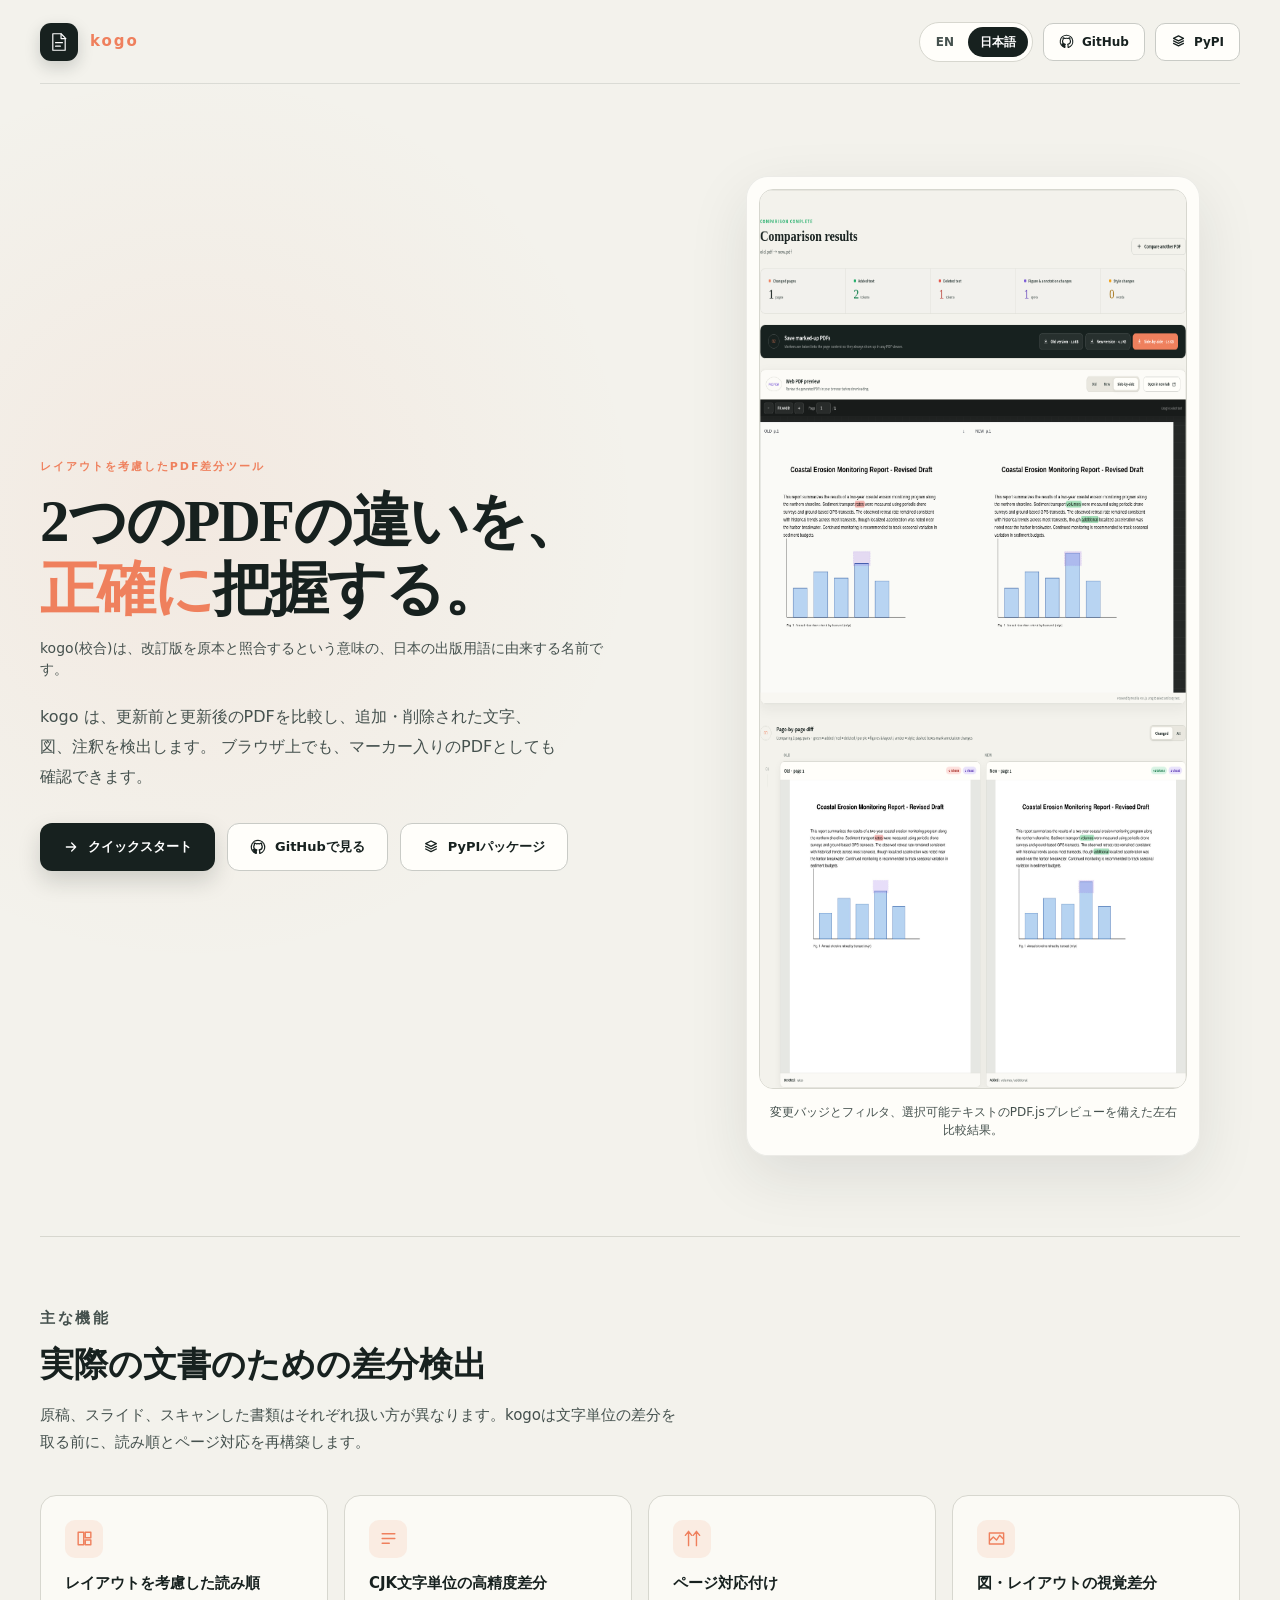
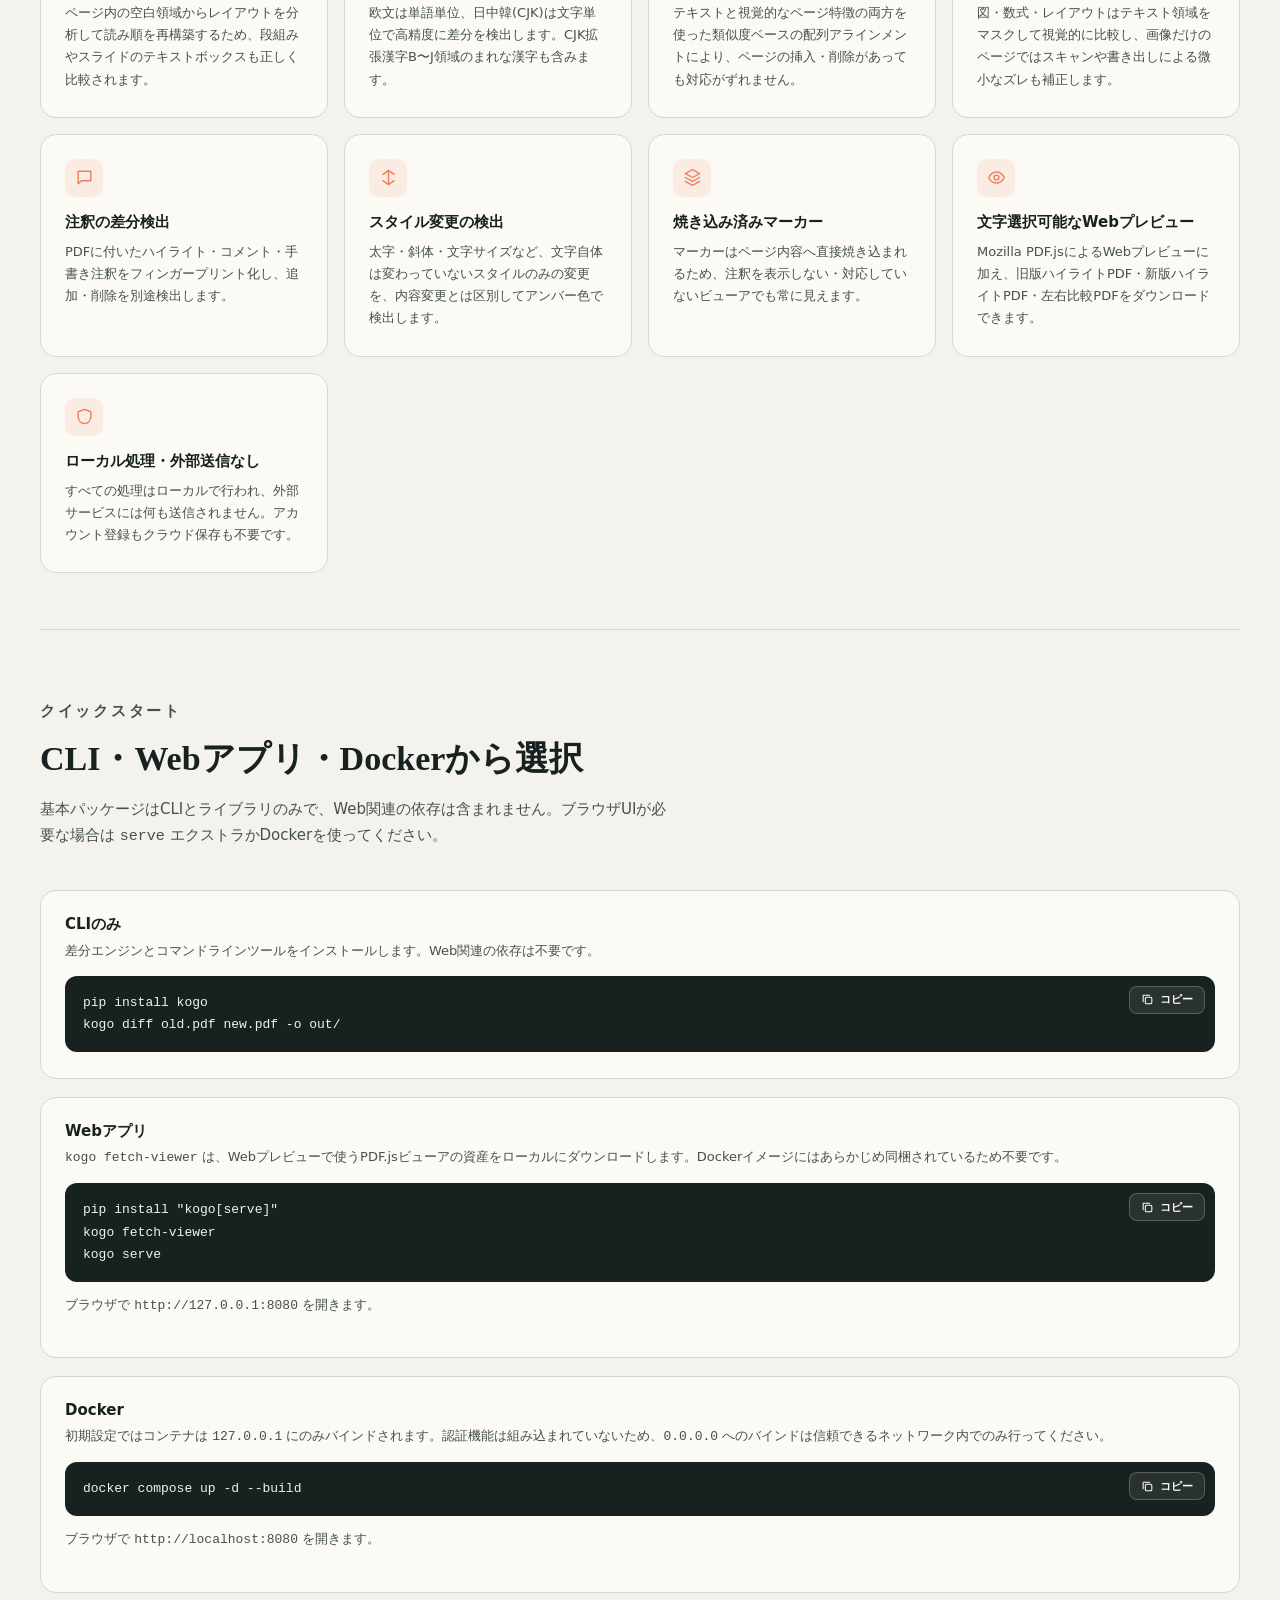
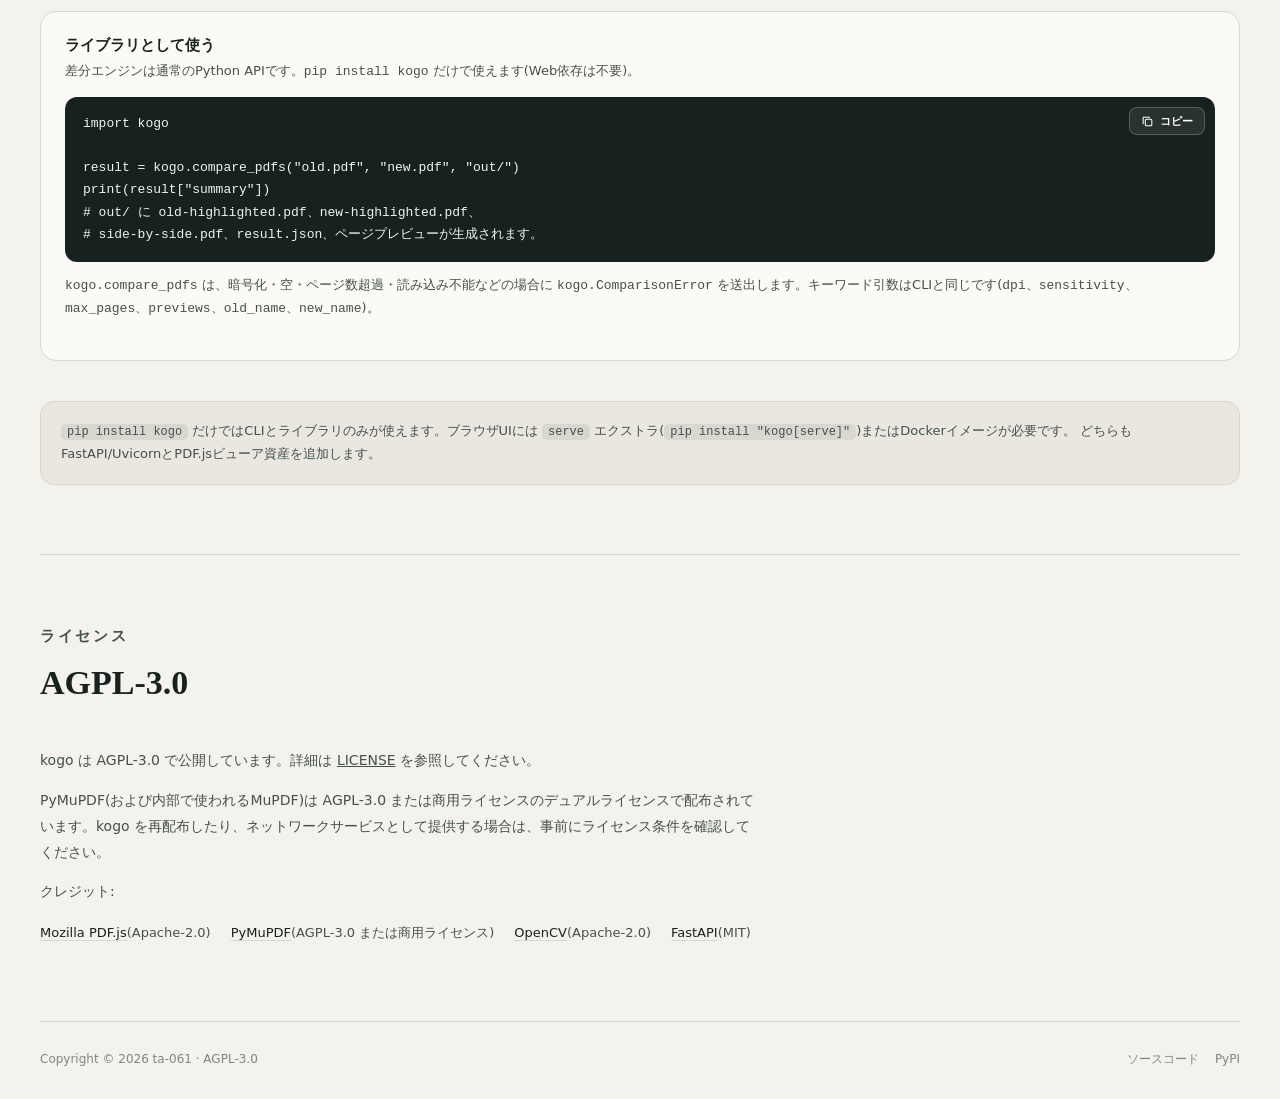
==== docs/site/ja/index.html @ 520534aa "Add GitHub Pages landing site (EN/JA) with deploy workflow" ====
<!doctype html>
<html lang="ja">
<head>
<meta charset="utf-8">
<meta name="viewport" content="width=device-width, initial-scale=1">
<title>kogo — レイアウトを考慮したPDF差分ツール</title>
<meta name="description" content="kogoは更新前と更新後のPDFを比較し、追加・削除された文字、図、注釈をハイライトします。レイアウトを考慮した読み順の再構築とCJK文字単位の高精度な差分検出、すべてローカル処理。オープンソース(AGPL-3.0)。">
<link rel="canonical" href="https://ta-061.github.io/kogo/ja/">
<meta property="og:type" content="website">
<meta property="og:title" content="kogo — レイアウトを考慮したPDF差分ツール">
<meta property="og:description" content="更新前と更新後のPDFを比較し、追加・削除された文字、図、注釈をブラウザとマーカー入りPDFの両方でハイライトします。">
<meta property="og:image" content="https://ta-061.github.io/kogo/screenshot-results.png">
<meta property="og:url" content="https://ta-061.github.io/kogo/ja/">
<meta name="twitter:card" content="summary_large_image">
<link rel="icon" href="data:image/svg+xml,%3Csvg xmlns='http://www.w3.org/2000/svg' viewBox='0 0 32 32'%3E%3Crect width='32' height='32' rx='7' fill='%2317211f'/%3E%3Cpath d='M9 6h12l6 6v14H9z' fill='none' stroke='white' stroke-width='1.8' stroke-linejoin='round' stroke-linecap='round'/%3E%3Cpath d='M21 6v7h7' fill='none' stroke='white' stroke-width='1.8' stroke-linejoin='round' stroke-linecap='round'/%3E%3Cpath d='M13 19h10M13 24h7' fill='none' stroke='white' stroke-width='1.8' stroke-linecap='round'/%3E%3C/svg%3E">
<link rel="stylesheet" href="../styles.css">
</head>
<body>
<header class="site-header">
  <a class="brand" href="#top">
    <span class="brand-mark" aria-hidden="true">
      <svg viewBox="0 0 32 32"><path d="M7 4h12l6 6v18H7z"/><path d="M19 4v7h7"/><path d="M11 17h10M11 22h7"/></svg>
    </span>
    <span><b>kogo</b></span>
  </a>
  <div class="header-actions">
    <nav class="lang-switch" aria-label="Language">
      <a href="../index.html">EN</a>
      <a href="index.html" class="active">日本語</a>
    </nav>
    <a class="header-link" href="https://github.com/ta-061/kogo">
      <svg viewBox="0 0 24 24"><path d="M12 2a10 10 0 0 0-3.16 19.49c.5.09.68-.22.68-.48v-1.7c-2.78.6-3.37-1.34-3.37-1.34-.46-1.16-1.11-1.47-1.11-1.47-.91-.62.07-.6.07-.6 1 .07 1.53 1.03 1.53 1.03.9 1.52 2.34 1.08 2.91.83.09-.65.35-1.08.63-1.33-2.22-.25-4.56-1.11-4.56-4.94 0-1.09.39-1.98 1.03-2.68-.1-.25-.45-1.27.1-2.65 0 0 .84-.27 2.75 1.02a9.6 9.6 0 0 1 5 0c1.91-1.29 2.75-1.02 2.75-1.02.55 1.38.2 2.4.1 2.65.64.7 1.03 1.59 1.03 2.68 0 3.84-2.34 4.68-4.57 4.93.36.31.68.92.68 1.85v2.74c0 .26.18.58.69.48A10 10 0 0 0 12 2Z"/></svg>
      GitHub
    </a>
    <a class="header-link" href="https://pypi.org/project/kogo/">
      <svg viewBox="0 0 24 24"><path d="M12 3l8 4-8 4-8-4 8-4Z"/><path d="M4 11l8 4 8-4"/><path d="M4 15l8 4 8-4"/></svg>
      PyPI
    </a>
  </div>
</header>

<main id="top">
  <section class="hero" style="border-top:0;padding-top:76px">
    <div class="hero-copy">
      <p class="eyebrow">レイアウトを考慮したPDF差分ツール</p>
      <h1>2つのPDFの違いを、<em>正確に</em>把握する。</h1>
      <p class="kanji-note">kogo(校合)は、改訂版を原本と照合するという意味の、日本の出版用語に由来する名前です。</p>
      <p class="lead">
        kogo は、更新前と更新後のPDFを比較し、追加・削除された文字、図、注釈を検出します。
        ブラウザ上でも、マーカー入りのPDFとしても確認できます。
      </p>
      <div class="hero-actions">
        <a class="btn btn-primary" href="#quick-start">
          <svg viewBox="0 0 24 24"><path d="M5 12h14M13 6l6 6-6 6"/></svg>
          クイックスタート
        </a>
        <a class="btn btn-secondary" href="https://github.com/ta-061/kogo">
          <svg viewBox="0 0 24 24"><path d="M12 2a10 10 0 0 0-3.16 19.49c.5.09.68-.22.68-.48v-1.7c-2.78.6-3.37-1.34-3.37-1.34-.46-1.16-1.11-1.47-1.11-1.47-.91-.62.07-.6.07-.6 1 .07 1.53 1.03 1.53 1.03.9 1.52 2.34 1.08 2.91.83.09-.65.35-1.08.63-1.33-2.22-.25-4.56-1.11-4.56-4.94 0-1.09.39-1.98 1.03-2.68-.1-.25-.45-1.27.1-2.65 0 0 .84-.27 2.75 1.02a9.6 9.6 0 0 1 5 0c1.91-1.29 2.75-1.02 2.75-1.02.55 1.38.2 2.4.1 2.65.64.7 1.03 1.59 1.03 2.68 0 3.84-2.34 4.68-4.57 4.93.36.31.68.92.68 1.85v2.74c0 .26.18.58.69.48A10 10 0 0 0 12 2Z"/></svg>
          GitHubで見る
        </a>
        <a class="btn btn-secondary" href="https://pypi.org/project/kogo/">
          <svg viewBox="0 0 24 24"><path d="M12 3l8 4-8 4-8-4 8-4Z"/><path d="M4 11l8 4 8-4"/><path d="M4 15l8 4 8-4"/></svg>
          PyPIパッケージ
        </a>
      </div>
    </div>
    <figure class="hero-figure">
      <img src="../screenshot-results.png" alt="追加・削除・視覚差分・スタイル変更のバッジが付いた、ページ対応済みのkogo比較結果画面" width="1400" height="900" loading="eager">
      <figcaption>変更バッジとフィルタ、選択可能テキストのPDF.jsプレビューを備えた左右比較結果。</figcaption>
    </figure>
  </section>

  <section id="features">
    <div class="section-head">
      <p class="eyebrow">主な機能</p>
      <h2>実際の文書のための差分検出</h2>
      <p>原稿、スライド、スキャンした書類はそれぞれ扱い方が異なります。kogoは文字単位の差分を取る前に、読み順とページ対応を再構築します。</p>
    </div>
    <div class="features-grid">
      <div class="feature-card">
        <span class="feature-icon"><svg viewBox="0 0 24 24"><path d="M4 4h7v16H4zM13 4h7v7h-7zM13 14h7v6h-7z"/></svg></span>
        <h3>レイアウトを考慮した読み順</h3>
        <p>ページ内の空白領域からレイアウトを分析して読み順を再構築するため、段組みやスライドのテキストボックスも正しく比較されます。</p>
      </div>
      <div class="feature-card">
        <span class="feature-icon"><svg viewBox="0 0 24 24"><path d="M4 6h16M4 12h16M4 18h9"/></svg></span>
        <h3>CJK文字単位の高精度差分</h3>
        <p>欧文は単語単位、日中韓(CJK)は文字単位で高精度に差分を検出します。CJK拡張漢字B〜J領域のまれな漢字も含みます。</p>
      </div>
      <div class="feature-card">
        <span class="feature-icon"><svg viewBox="0 0 24 24"><path d="M7 3v18M17 3v18M3 8l4-5 4 5M13 8l4-5 4 5"/></svg></span>
        <h3>ページ対応付け</h3>
        <p>テキストと視覚的なページ特徴の両方を使った類似度ベースの配列アラインメントにより、ページの挿入・削除があっても対応がずれません。</p>
      </div>
      <div class="feature-card">
        <span class="feature-icon"><svg viewBox="0 0 24 24"><path d="M3 5h18v14H3zM3 15l5-5 4 4 4-6 4 4"/></svg></span>
        <h3>図・レイアウトの視覚差分</h3>
        <p>図・数式・レイアウトはテキスト領域をマスクして視覚的に比較し、画像だけのページではスキャンや書き出しによる微小なズレも補正します。</p>
      </div>
      <div class="feature-card">
        <span class="feature-icon"><svg viewBox="0 0 24 24"><path d="M4 4h16v12H8l-4 4z"/></svg></span>
        <h3>注釈の差分検出</h3>
        <p>PDFに付いたハイライト・コメント・手書き注釈をフィンガープリント化し、追加・削除を別途検出します。</p>
      </div>
      <div class="feature-card">
        <span class="feature-icon"><svg viewBox="0 0 24 24"><path d="M12 3v18M5 8l7-5 7 5M5 16l7 5 7-5"/></svg></span>
        <h3>スタイル変更の検出</h3>
        <p>太字・斜体・文字サイズなど、文字自体は変わっていないスタイルのみの変更を、内容変更とは区別してアンバー色で検出します。</p>
      </div>
      <div class="feature-card">
        <span class="feature-icon"><svg viewBox="0 0 24 24"><path d="M12 2 3 7l9 5 9-5-9-5ZM3 12l9 5 9-5M3 17l9 5 9-5"/></svg></span>
        <h3>焼き込み済みマーカー</h3>
        <p>マーカーはページ内容へ直接焼き込まれるため、注釈を表示しない・対応していないビューアでも常に見えます。</p>
      </div>
      <div class="feature-card">
        <span class="feature-icon"><svg viewBox="0 0 24 24"><path d="M2 12s4-7 10-7 10 7 10 7-4 7-10 7-10-7-10-7Z"/><circle cx="12" cy="12" r="3"/></svg></span>
        <h3>文字選択可能なWebプレビュー</h3>
        <p>Mozilla PDF.jsによるWebプレビューに加え、旧版ハイライトPDF・新版ハイライトPDF・左右比較PDFをダウンロードできます。</p>
      </div>
      <div class="feature-card">
        <span class="feature-icon"><svg viewBox="0 0 24 24"><path d="M12 3 4 6v6c0 5 3.5 8.5 8 9 4.5-.5 8-4 8-9V6l-8-3Z"/></svg></span>
        <h3>ローカル処理・外部送信なし</h3>
        <p>すべての処理はローカルで行われ、外部サービスには何も送信されません。アカウント登録もクラウド保存も不要です。</p>
      </div>
    </div>
  </section>

  <section id="quick-start">
    <div class="section-head">
      <p class="eyebrow">クイックスタート</p>
      <h2>CLI・Webアプリ・Dockerから選択</h2>
      <p>基本パッケージはCLIとライブラリのみで、Web関連の依存は含まれません。ブラウザUIが必要な場合は <code>serve</code> エクストラかDockerを使ってください。</p>
    </div>
    <div class="quickstart-grid">
      <div class="qs-card">
        <h3>CLIのみ</h3>
        <p>差分エンジンとコマンドラインツールをインストールします。Web関連の依存は不要です。</p>
        <div class="code-block">
          <pre><code>pip install kogo
kogo diff old.pdf new.pdf -o out/</code></pre>
          <button type="button" class="copy-btn" data-copied-label="コピーしました">
            <svg viewBox="0 0 24 24"><rect x="8" y="8" width="12" height="12" rx="2"/><path d="M4 16V5a1 1 0 0 1 1-1h11"/></svg>
            <span class="copy-label">コピー</span>
          </button>
        </div>
      </div>
      <div class="qs-card">
        <h3>Webアプリ</h3>
        <p><code>kogo fetch-viewer</code> は、Webプレビューで使うPDF.jsビューアの資産をローカルにダウンロードします。Dockerイメージにはあらかじめ同梱されているため不要です。</p>
        <div class="code-block">
          <pre><code>pip install "kogo[serve]"
kogo fetch-viewer
kogo serve</code></pre>
          <button type="button" class="copy-btn" data-copied-label="コピーしました">
            <svg viewBox="0 0 24 24"><rect x="8" y="8" width="12" height="12" rx="2"/><path d="M4 16V5a1 1 0 0 1 1-1h11"/></svg>
            <span class="copy-label">コピー</span>
          </button>
        </div>
        <p style="margin-top:12px">ブラウザで <code>http://127.0.0.1:8080</code> を開きます。</p>
      </div>
      <div class="qs-card">
        <h3>Docker</h3>
        <p>初期設定ではコンテナは <code>127.0.0.1</code> にのみバインドされます。認証機能は組み込まれていないため、<code>0.0.0.0</code> へのバインドは信頼できるネットワーク内でのみ行ってください。</p>
        <div class="code-block">
          <pre><code>docker compose up -d --build</code></pre>
          <button type="button" class="copy-btn" data-copied-label="コピーしました">
            <svg viewBox="0 0 24 24"><rect x="8" y="8" width="12" height="12" rx="2"/><path d="M4 16V5a1 1 0 0 1 1-1h11"/></svg>
            <span class="copy-label">コピー</span>
          </button>
        </div>
        <p style="margin-top:12px">ブラウザで <code>http://localhost:8080</code> を開きます。</p>
      </div>
      <div class="qs-card library-example">
        <h3>ライブラリとして使う</h3>
        <p>差分エンジンは通常のPython APIです。<code>pip install kogo</code> だけで使えます(Web依存は不要)。</p>
        <div class="code-block">
          <pre><code>import kogo

result = kogo.compare_pdfs("old.pdf", "new.pdf", "out/")
print(result["summary"])
# out/ に old-highlighted.pdf、new-highlighted.pdf、
# side-by-side.pdf、result.json、ページプレビューが生成されます。</code></pre>
          <button type="button" class="copy-btn" data-copied-label="コピーしました">
            <svg viewBox="0 0 24 24"><rect x="8" y="8" width="12" height="12" rx="2"/><path d="M4 16V5a1 1 0 0 1 1-1h11"/></svg>
            <span class="copy-label">コピー</span>
          </button>
        </div>
        <p style="margin-top:12px"><code>kogo.compare_pdfs</code> は、暗号化・空・ページ数超過・読み込み不能などの場合に <code>kogo.ComparisonError</code> を送出します。キーワード引数はCLIと同じです(<code>dpi</code>、<code>sensitivity</code>、<code>max_pages</code>、<code>previews</code>、<code>old_name</code>、<code>new_name</code>)。</p>
      </div>
    </div>
    <p class="qs-note">
      <code>pip install kogo</code> だけではCLIとライブラリのみが使えます。ブラウザUIには
      <code>serve</code> エクストラ(<code>pip install "kogo[serve]"</code>)またはDockerイメージが必要です。
      どちらもFastAPI/UvicornとPDF.jsビューア資産を追加します。
    </p>
  </section>

  <section id="license">
    <div class="section-head">
      <p class="eyebrow">ライセンス</p>
      <h2>AGPL-3.0</h2>
    </div>
    <div class="license-body">
      <p>kogo は AGPL-3.0 で公開しています。詳細は <a href="https://github.com/ta-061/kogo/blob/main/LICENSE">LICENSE</a> を参照してください。</p>
      <p>PyMuPDF(および内部で使われるMuPDF)は AGPL-3.0 または商用ライセンスのデュアルライセンスで配布されています。kogo を再配布したり、ネットワークサービスとして提供する場合は、事前にライセンス条件を確認してください。</p>
      <p>クレジット:</p>
      <ul class="credits">
        <li><a href="https://github.com/mozilla/pdf.js">Mozilla PDF.js</a>(Apache-2.0)</li>
        <li><a href="https://github.com/pymupdf/PyMuPDF">PyMuPDF</a>(AGPL-3.0 または商用ライセンス)</li>
        <li><a href="https://github.com/opencv/opencv">OpenCV</a>(Apache-2.0)</li>
        <li><a href="https://github.com/tiangolo/fastapi">FastAPI</a>(MIT)</li>
      </ul>
    </div>
  </section>
</main>

<footer>
  <span>Copyright © 2026 ta-061 · AGPL-3.0</span>
  <div class="footer-links">
    <a class="footer-link" href="https://github.com/ta-061/kogo">ソースコード</a>
    <a class="footer-link" href="https://pypi.org/project/kogo/">PyPI</a>
  </div>
</footer>

<script src="../site.js"></script>
</body>
</html>
---- docs/site/styles.css ----
:root {
  --ink: #17211f;
  --ink-soft: #45514e;
  --paper: #f3f2ec;
  --paper-deep: #e9e7df;
  --white: #fffefa;
  --line: #d7d7cf;
  --green: #1fad68;
  --green-soft: #d8f3e4;
  --red: #e65347;
  --red-soft: #fde0dd;
  --violet: #7958d7;
  --violet-soft: #e9e2fb;
  --orange: #ef805d;
  --amber: #f2a114;
  --amber-soft: #fbebc9;
  --shadow: 0 20px 60px rgba(31, 39, 37, 0.1);
  --radius: 20px;
}

* {
  box-sizing: border-box;
}

html {
  scroll-behavior: smooth;
}

body {
  margin: 0;
  color: var(--ink);
  background:
    radial-gradient(circle at 15% 12%, rgba(239, 128, 93, 0.08), transparent 28rem),
    var(--paper);
  font-family: Inter, "Hiragino Sans", "Yu Gothic UI", "Yu Gothic", Meiryo, system-ui, sans-serif;
  -webkit-font-smoothing: antialiased;
  line-height: 1.5;
}

a {
  color: inherit;
}

.site-header {
  width: min(1200px, calc(100% - 48px));
  min-height: 84px;
  margin: 0 auto;
  display: flex;
  flex-wrap: wrap;
  gap: 16px;
  align-items: center;
  justify-content: space-between;
  padding: 18px 0;
  border-bottom: 1px solid rgba(23, 33, 31, 0.11);
}

.brand {
  color: var(--ink);
  text-decoration: none;
  display: flex;
  align-items: center;
  gap: 12px;
  font-size: 15px;
  letter-spacing: 0.13em;
  font-weight: 650;
}

.brand b {
  color: var(--orange);
  font-weight: 850;
}

.brand-mark {
  width: 38px;
  height: 38px;
  display: grid;
  place-items: center;
  border-radius: 11px;
  background: var(--ink);
  box-shadow: 0 6px 16px rgba(23, 33, 31, 0.18);
  flex: 0 0 auto;
}

.brand-mark svg {
  width: 22px;
  fill: none;
  stroke: white;
  stroke-width: 1.7;
  stroke-linejoin: round;
  stroke-linecap: round;
}

.header-actions {
  display: flex;
  align-items: center;
  gap: 10px;
  flex-wrap: wrap;
}

.lang-switch {
  display: inline-flex;
  align-items: center;
  gap: 2px;
  padding: 4px;
  border: 1px solid var(--line);
  border-radius: 100px;
  background: var(--white);
}

.lang-switch a {
  padding: 6px 12px;
  border-radius: 100px;
  color: var(--ink-soft);
  text-decoration: none;
  font-size: 12px;
  font-weight: 700;
}

.lang-switch a.active {
  color: white;
  background: var(--ink);
}

.header-link {
  height: 38px;
  padding: 0 15px;
  display: inline-flex;
  align-items: center;
  gap: 8px;
  border: 1px solid #c9cbc6;
  border-radius: 10px;
  color: var(--ink);
  text-decoration: none;
  font-size: 12px;
  font-weight: 750;
  background: var(--white);
  transition: 150ms ease;
}

.header-link:hover {
  border-color: var(--orange);
  background: #fff8f4;
}

.header-link svg {
  width: 15px;
  fill: none;
  stroke: currentColor;
  stroke-width: 1.8;
  stroke-linecap: round;
  stroke-linejoin: round;
}

main {
  width: min(1200px, calc(100% - 48px));
  margin: 0 auto;
}

.hero {
  padding: 76px 0 64px;
  display: grid;
  grid-template-columns: minmax(360px, 1.05fr) minmax(320px, 0.95fr);
  gap: clamp(40px, 6vw, 80px);
  align-items: center;
}

.eyebrow {
  margin: 0 0 16px;
  color: var(--orange);
  font-size: 11px;
  line-height: 1;
  font-weight: 850;
  letter-spacing: 0.18em;
  text-transform: uppercase;
}

.hero h1 {
  margin: 0;
  font-family: "Yu Mincho", "Hiragino Mincho ProN", Georgia, serif;
  font-size: clamp(40px, 4.6vw, 60px);
  line-height: 1.16;
  letter-spacing: -0.03em;
  font-weight: 600;
}

.hero h1 em {
  color: var(--orange);
  font-style: normal;
}

.kanji-note {
  margin: 14px 0 0;
  color: var(--ink-soft);
  font-size: 14px;
}

.lead {
  max-width: 520px;
  margin: 22px 0 0;
  color: var(--ink-soft);
  font-size: 16px;
  line-height: 1.85;
}

.hero-actions {
  margin-top: 32px;
  display: flex;
  flex-wrap: wrap;
  gap: 12px;
}

.btn {
  height: 48px;
  padding: 0 22px;
  display: inline-flex;
  align-items: center;
  gap: 9px;
  border-radius: 12px;
  text-decoration: none;
  font-size: 13px;
  font-weight: 780;
  border: 1px solid transparent;
  transition: 160ms ease;
}

.btn svg {
  width: 16px;
  fill: none;
  stroke: currentColor;
  stroke-width: 1.9;
  stroke-linecap: round;
  stroke-linejoin: round;
}

.btn-primary {
  color: white;
  background: var(--ink);
  box-shadow: 0 10px 22px rgba(23, 33, 31, 0.17);
}

.btn-primary:hover {
  background: #26322f;
  transform: translateY(-1px);
}

.btn-secondary {
  color: var(--ink);
  background: var(--white);
  border-color: #c9cbc6;
}

.btn-secondary:hover {
  border-color: var(--orange);
  background: #fff8f4;
}

.hero-figure {
  padding: 12px;
  border: 1px solid rgba(23, 33, 31, 0.08);
  border-radius: 22px;
  background: rgba(255, 254, 250, 0.92);
  box-shadow: var(--shadow);
}

.hero-figure img {
  width: 100%;
  display: block;
  border-radius: 14px;
  border: 1px solid var(--line);
}

.hero-figure figcaption {
  margin: 14px 6px 4px;
  color: var(--ink-soft);
  font-size: 12px;
  text-align: center;
}

section {
  padding: 56px 0;
  border-top: 1px solid var(--line);
}

.section-head {
  max-width: 640px;
  margin: 0 0 40px;
}

.section-head h2 {
  margin: 8px 0 0;
  font-family: "Yu Mincho", "Hiragino Mincho ProN", Georgia, serif;
  font-size: clamp(26px, 3vw, 34px);
  font-weight: 650;
}

.section-head p {
  margin: 12px 0 0;
  color: var(--ink-soft);
  font-size: 15px;
  line-height: 1.75;
}

.features-grid {
  display: grid;
  grid-template-columns: repeat(auto-fit, minmax(270px, 1fr));
  gap: 16px;
}

.feature-card {
  padding: 24px 24px 26px;
  border: 1px solid var(--line);
  border-radius: 16px;
  background: rgba(255, 254, 250, 0.7);
}

.feature-icon {
  width: 38px;
  height: 38px;
  display: grid;
  place-items: center;
  margin-bottom: 14px;
  border-radius: 10px;
  color: var(--orange);
  background: rgba(239, 128, 93, 0.12);
}

.feature-icon svg {
  width: 19px;
  fill: none;
  stroke: currentColor;
  stroke-width: 1.8;
  stroke-linecap: round;
  stroke-linejoin: round;
}

.feature-card h3 {
  margin: 0;
  font-size: 15px;
  font-weight: 780;
}

.feature-card p {
  margin: 8px 0 0;
  color: var(--ink-soft);
  font-size: 13px;
  line-height: 1.7;
}

.quickstart-grid {
  display: grid;
  gap: 18px;
}

.qs-card {
  padding: 22px 24px 26px;
  border: 1px solid var(--line);
  border-radius: 16px;
  background: rgba(255, 254, 250, 0.7);
}

.qs-card h3 {
  margin: 0 0 4px;
  font-size: 15px;
  font-weight: 780;
}

.qs-card p {
  margin: 0 0 14px;
  color: var(--ink-soft);
  font-size: 13px;
  line-height: 1.7;
}

pre {
  margin: 0;
  padding: 16px 18px;
  border-radius: 12px;
  background: var(--ink);
  color: #eef4f0;
  font-size: 13px;
  line-height: 1.7;
  overflow-x: auto;
  position: relative;
}

pre code {
  font-family: "SFMono-Regular", Consolas, Menlo, monospace;
}

.code-block {
  position: relative;
}

.copy-btn {
  position: absolute;
  top: 10px;
  right: 10px;
  height: 28px;
  padding: 0 11px;
  display: inline-flex;
  align-items: center;
  gap: 6px;
  cursor: pointer;
  border: 1px solid rgba(255, 255, 255, 0.22);
  border-radius: 8px;
  color: white;
  background: rgba(255, 255, 255, 0.08);
  font-size: 11px;
  font-weight: 700;
  transition: 140ms ease;
}

.copy-btn:hover {
  background: rgba(255, 255, 255, 0.18);
}

.copy-btn svg {
  width: 13px;
  fill: none;
  stroke: currentColor;
  stroke-width: 1.9;
  stroke-linecap: round;
  stroke-linejoin: round;
}

.qs-note {
  margin-top: 40px;
  padding: 18px 20px;
  border: 1px solid var(--line);
  border-radius: 14px;
  background: var(--paper-deep);
  color: var(--ink-soft);
  font-size: 13px;
  line-height: 1.75;
}

.qs-note code {
  padding: 1px 6px;
  border-radius: 5px;
  background: rgba(23, 33, 31, 0.08);
  font-family: "SFMono-Regular", Consolas, Menlo, monospace;
  font-size: 12px;
}

.library-example pre {
  margin-top: 4px;
}

.license-body {
  max-width: 720px;
  color: var(--ink-soft);
  font-size: 14px;
  line-height: 1.85;
}

.license-body p {
  margin: 0 0 14px;
}

.license-body code {
  padding: 1px 6px;
  border-radius: 5px;
  background: var(--paper-deep);
  font-family: "SFMono-Regular", Consolas, Menlo, monospace;
  font-size: 12.5px;
}

.credits {
  margin: 16px 0 0;
  padding: 0;
  list-style: none;
  display: flex;
  flex-wrap: wrap;
  gap: 8px 20px;
  font-size: 13px;
}

.credits a {
  color: var(--ink);
  text-decoration: underline;
  text-decoration-color: var(--line);
  text-underline-offset: 3px;
}

footer {
  width: min(1200px, calc(100% - 48px));
  margin: 20px auto 0;
  padding: 28px 0 40px;
  display: flex;
  flex-wrap: wrap;
  align-items: center;
  justify-content: space-between;
  gap: 12px;
  border-top: 1px solid var(--line);
  color: #7e8783;
  font-size: 12px;
}

.footer-links {
  display: flex;
  align-items: center;
  gap: 16px;
}

.footer-link {
  color: inherit;
  text-decoration: none;
}

.footer-link:hover {
  color: var(--ink);
  text-decoration: underline;
}

@media (max-width: 900px) {
  .hero {
    grid-template-columns: 1fr;
    padding-top: 48px;
  }
}

@media (max-width: 620px) {
  .site-header {
    justify-content: center;
    text-align: center;
  }

  .header-actions {
    justify-content: center;
  }

  .hero {
    padding: 40px 0 48px;
  }

  .hero-actions .btn {
    flex: 1 1 auto;
    justify-content: center;
  }

  footer {
    flex-direction: column;
    text-align: center;
  }
}

@media (prefers-reduced-motion: reduce) {
  html {
    scroll-behavior: auto;
  }
}
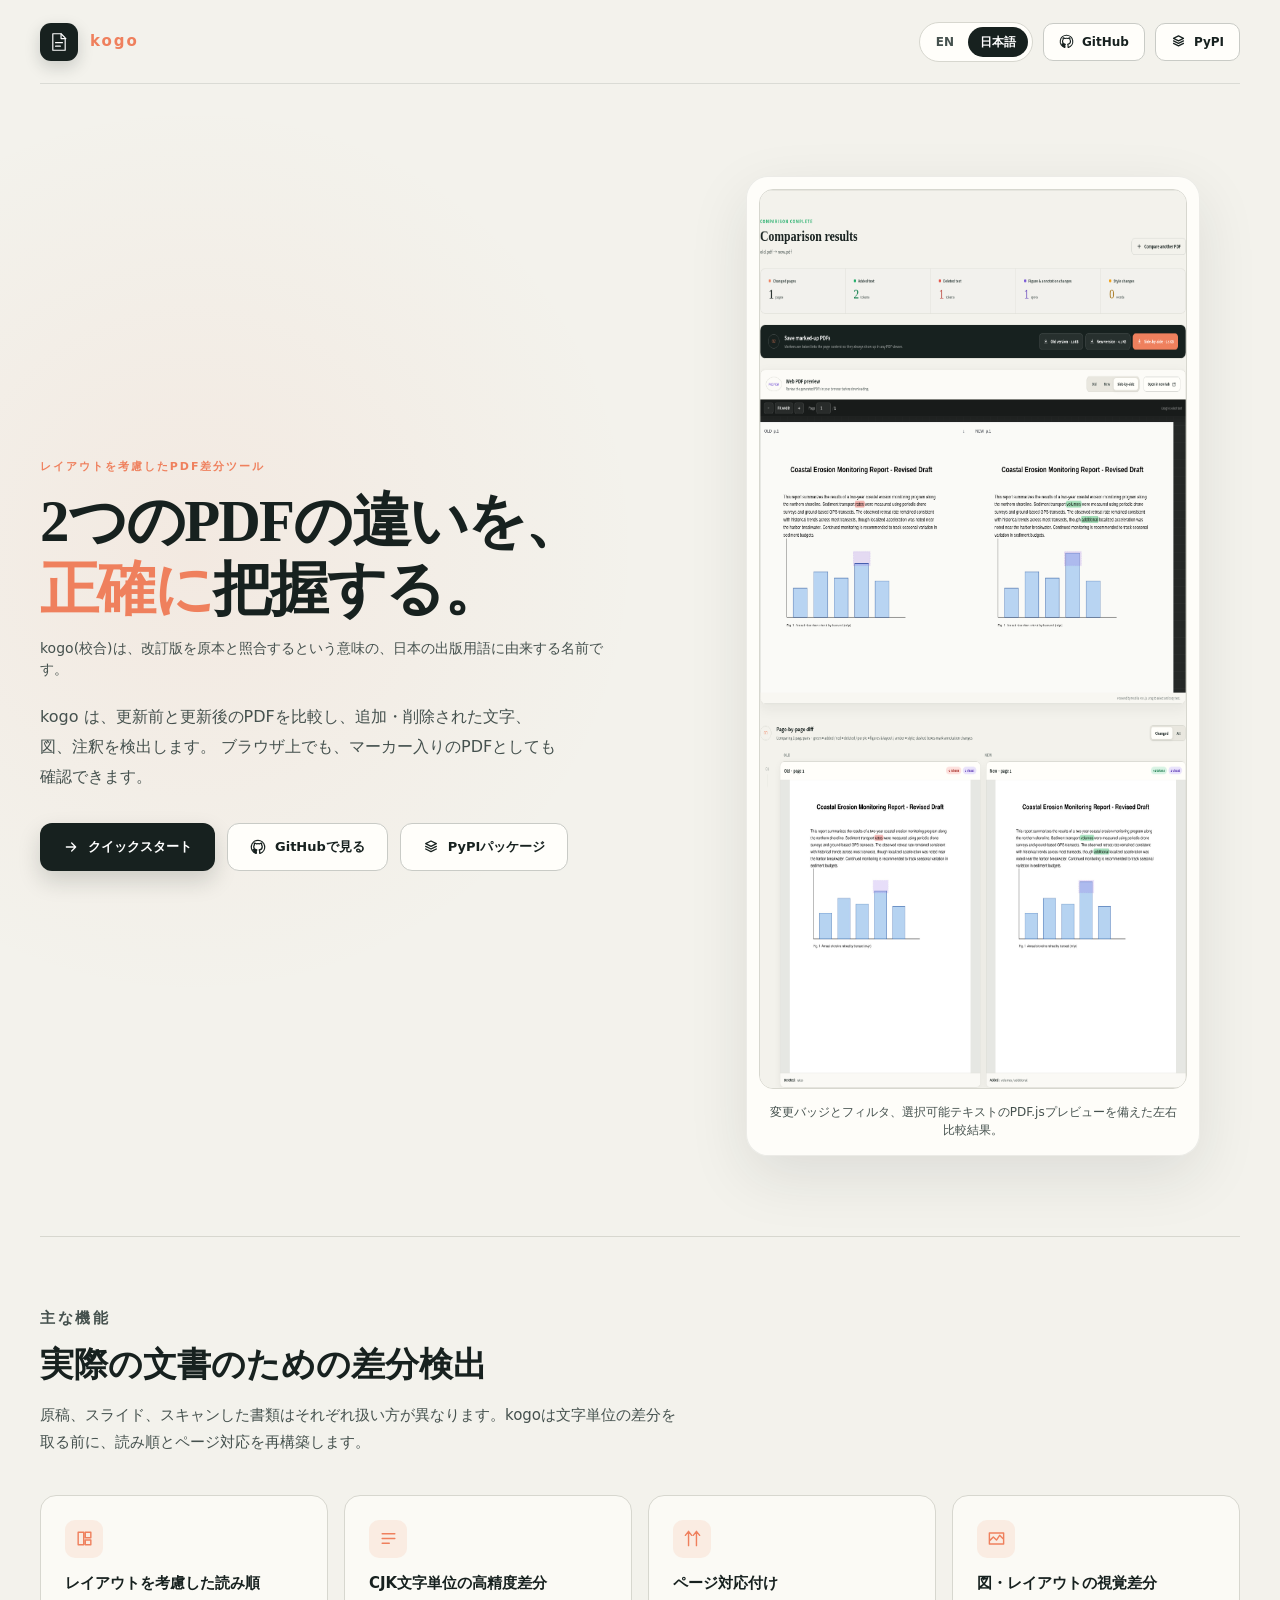
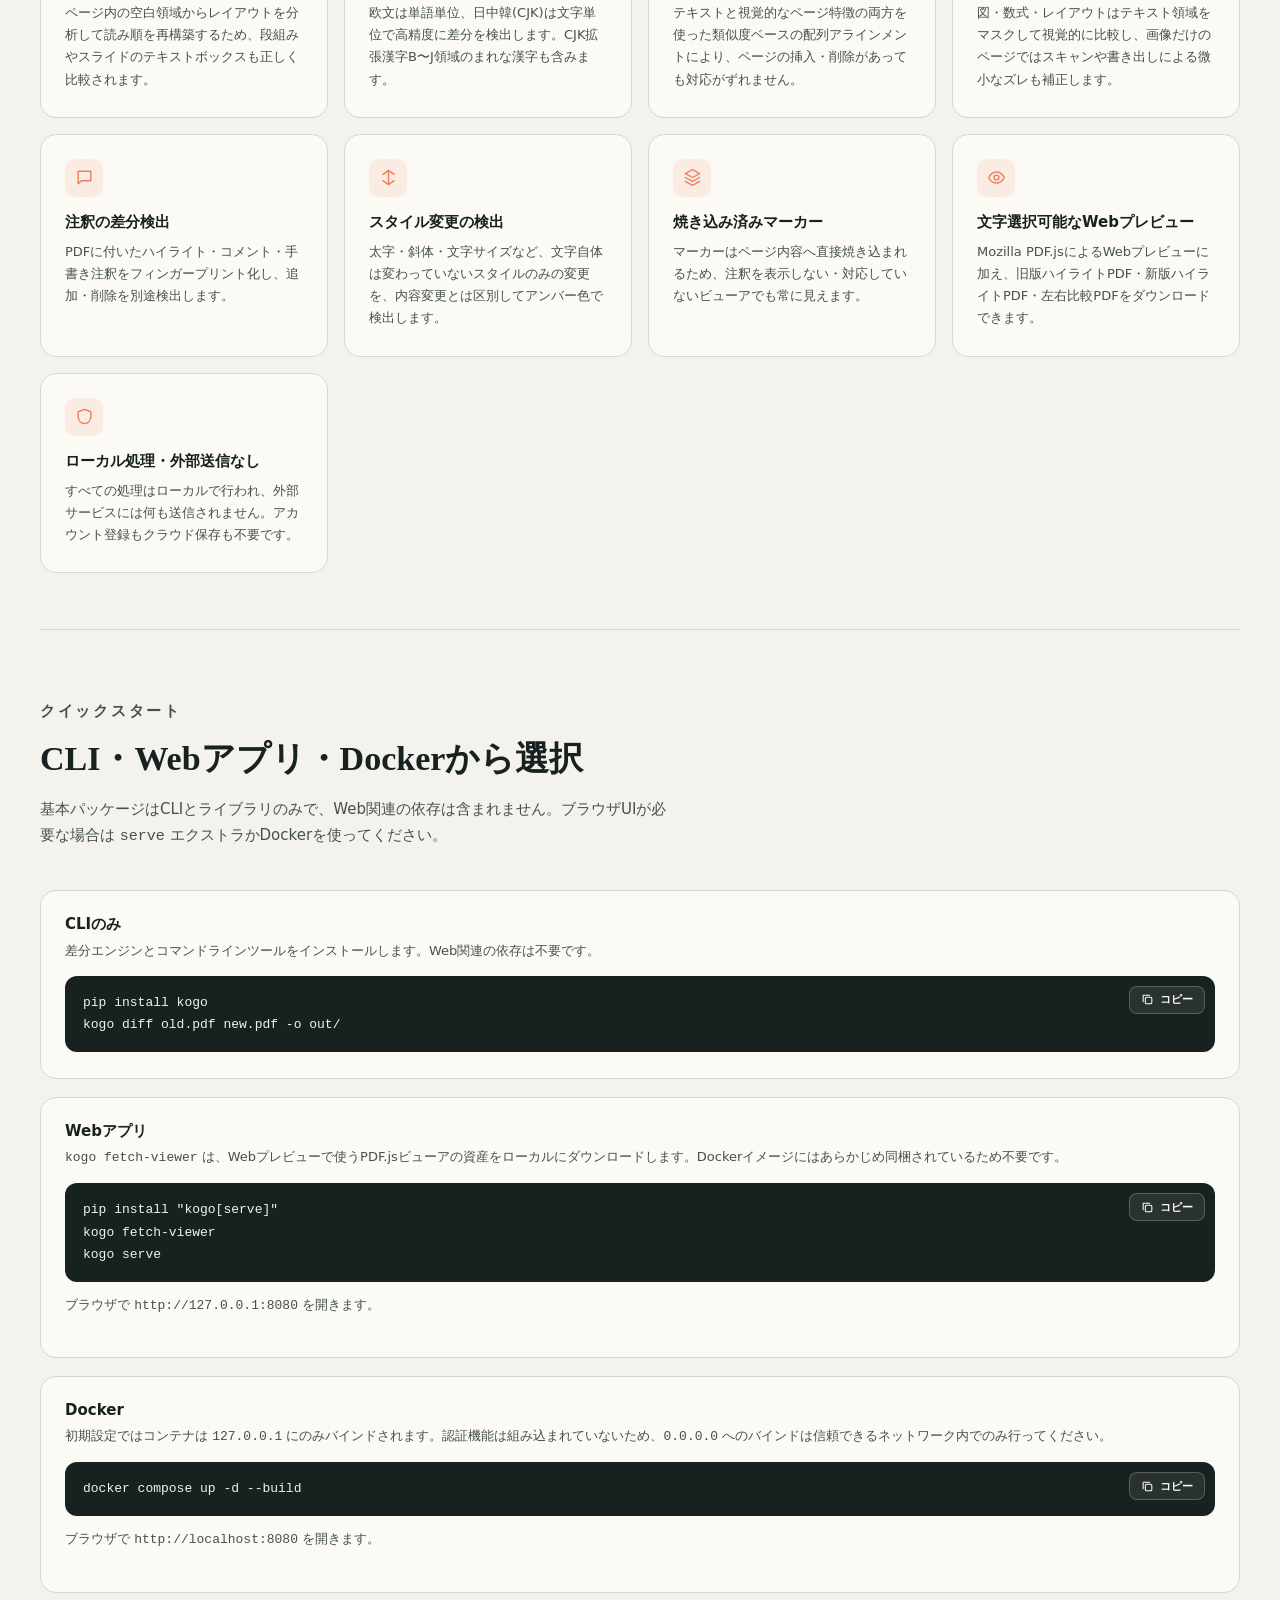
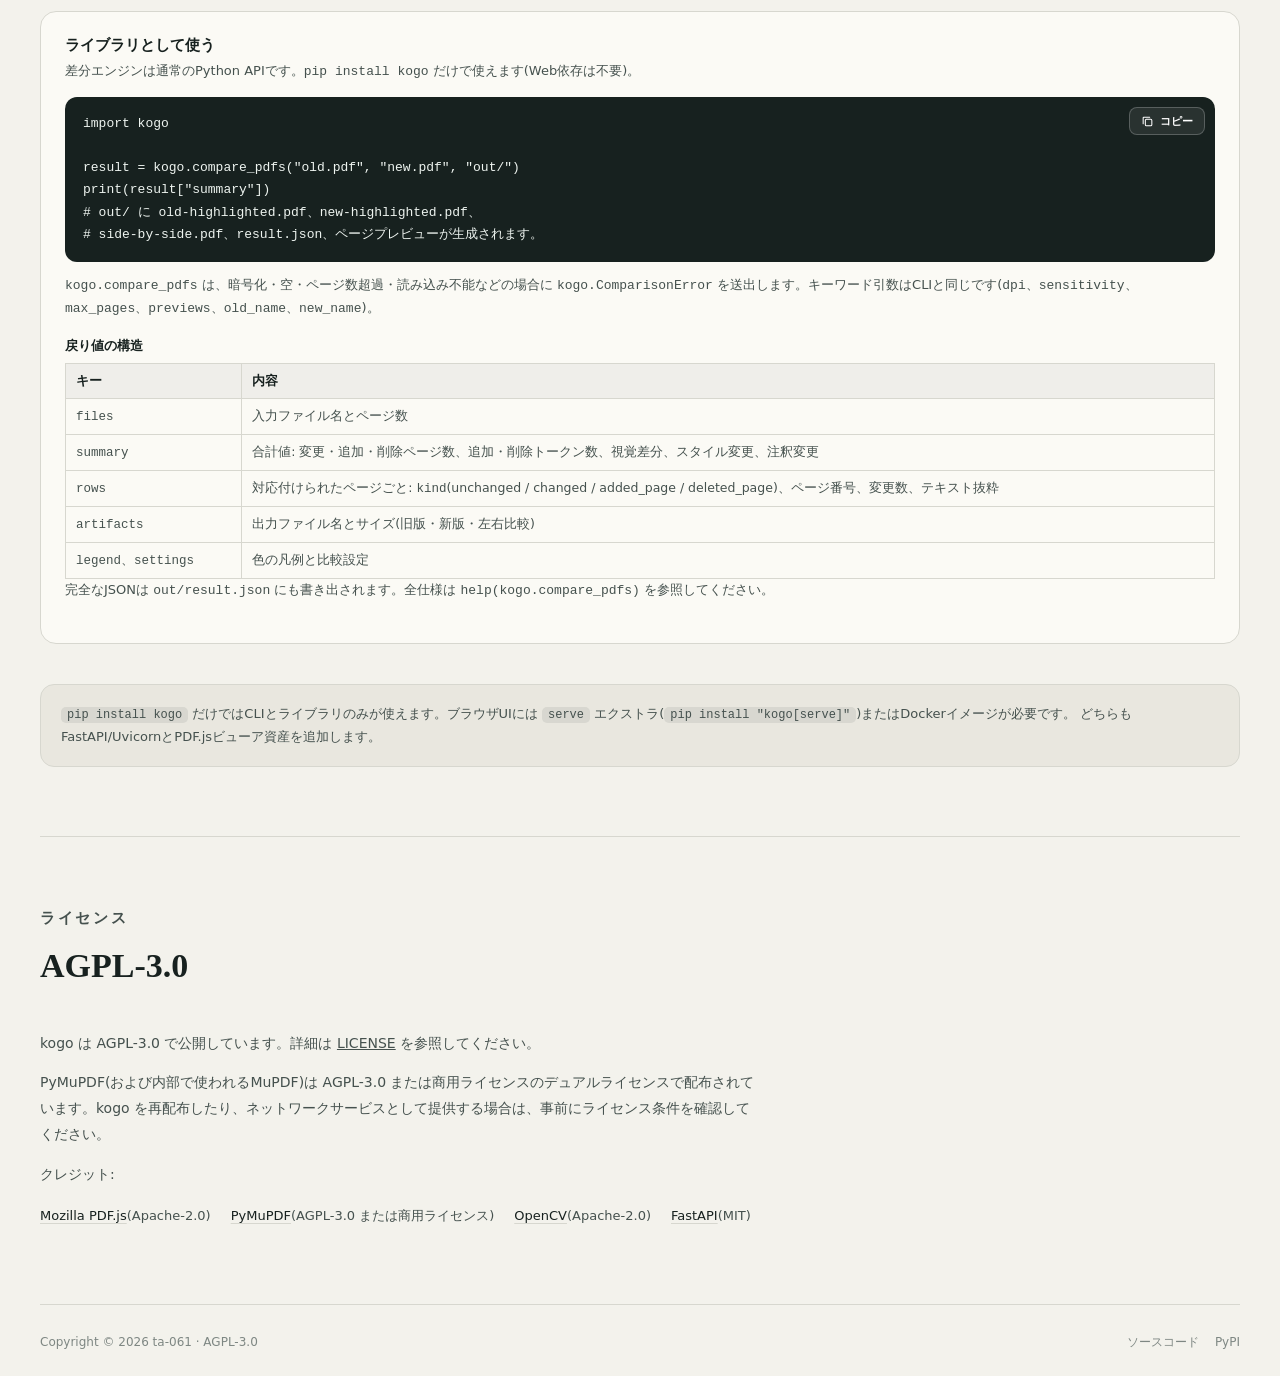
==== commit 8f9e8614: "0.1.3: library documentation (docstring, py.typed, site API table)" ====
--- a/docs/site/ja/index.html
+++ b/docs/site/ja/index.html
@@ -186,6 +186,20 @@
           </button>
         </div>
         <p style="margin-top:12px"><code>kogo.compare_pdfs</code> は、暗号化・空・ページ数超過・読み込み不能などの場合に <code>kogo.ComparisonError</code> を送出します。キーワード引数はCLIと同じです(<code>dpi</code>、<code>sensitivity</code>、<code>max_pages</code>、<code>previews</code>、<code>old_name</code>、<code>new_name</code>)。</p>
+        <h4 class="api-table-title">戻り値の構造</h4>
+        <table class="api-table">
+          <thead>
+            <tr><th>キー</th><th>内容</th></tr>
+          </thead>
+          <tbody>
+            <tr><td><code>files</code></td><td>入力ファイル名とページ数</td></tr>
+            <tr><td><code>summary</code></td><td>合計値: 変更・追加・削除ページ数、追加・削除トークン数、視覚差分、スタイル変更、注釈変更</td></tr>
+            <tr><td><code>rows</code></td><td>対応付けられたページごと: <code>kind</code>(unchanged / changed / added_page / deleted_page)、ページ番号、変更数、テキスト抜粋</td></tr>
+            <tr><td><code>artifacts</code></td><td>出力ファイル名とサイズ(旧版・新版・左右比較)</td></tr>
+            <tr><td><code>legend</code>、<code>settings</code></td><td>色の凡例と比較設定</td></tr>
+          </tbody>
+        </table>
+        <p class="api-note">完全なJSONは <code>out/result.json</code> にも書き出されます。全仕様は <code>help(kogo.compare_pdfs)</code> を参照してください。</p>
       </div>
     </div>
     <p class="qs-note">
--- a/docs/site/styles.css
+++ b/docs/site/styles.css
@@ -371,6 +371,40 @@
   line-height: 1.7;
 }
 
+.api-table-title {
+  margin: 16px 0 8px;
+  font-size: 13px;
+  font-weight: 780;
+}
+
+.api-table {
+  width: 100%;
+  border-collapse: collapse;
+  font-size: 12.5px;
+  line-height: 1.6;
+}
+
+.api-table th,
+.api-table td {
+  padding: 7px 10px;
+  border: 1px solid var(--line);
+  text-align: left;
+  vertical-align: top;
+}
+
+.api-table th {
+  background: rgba(23, 33, 31, 0.05);
+  font-weight: 700;
+}
+
+.api-table td {
+  color: var(--ink-soft);
+}
+
+.api-note {
+  margin-top: 10px;
+}
+
 pre {
   margin: 0;
   padding: 16px 18px;
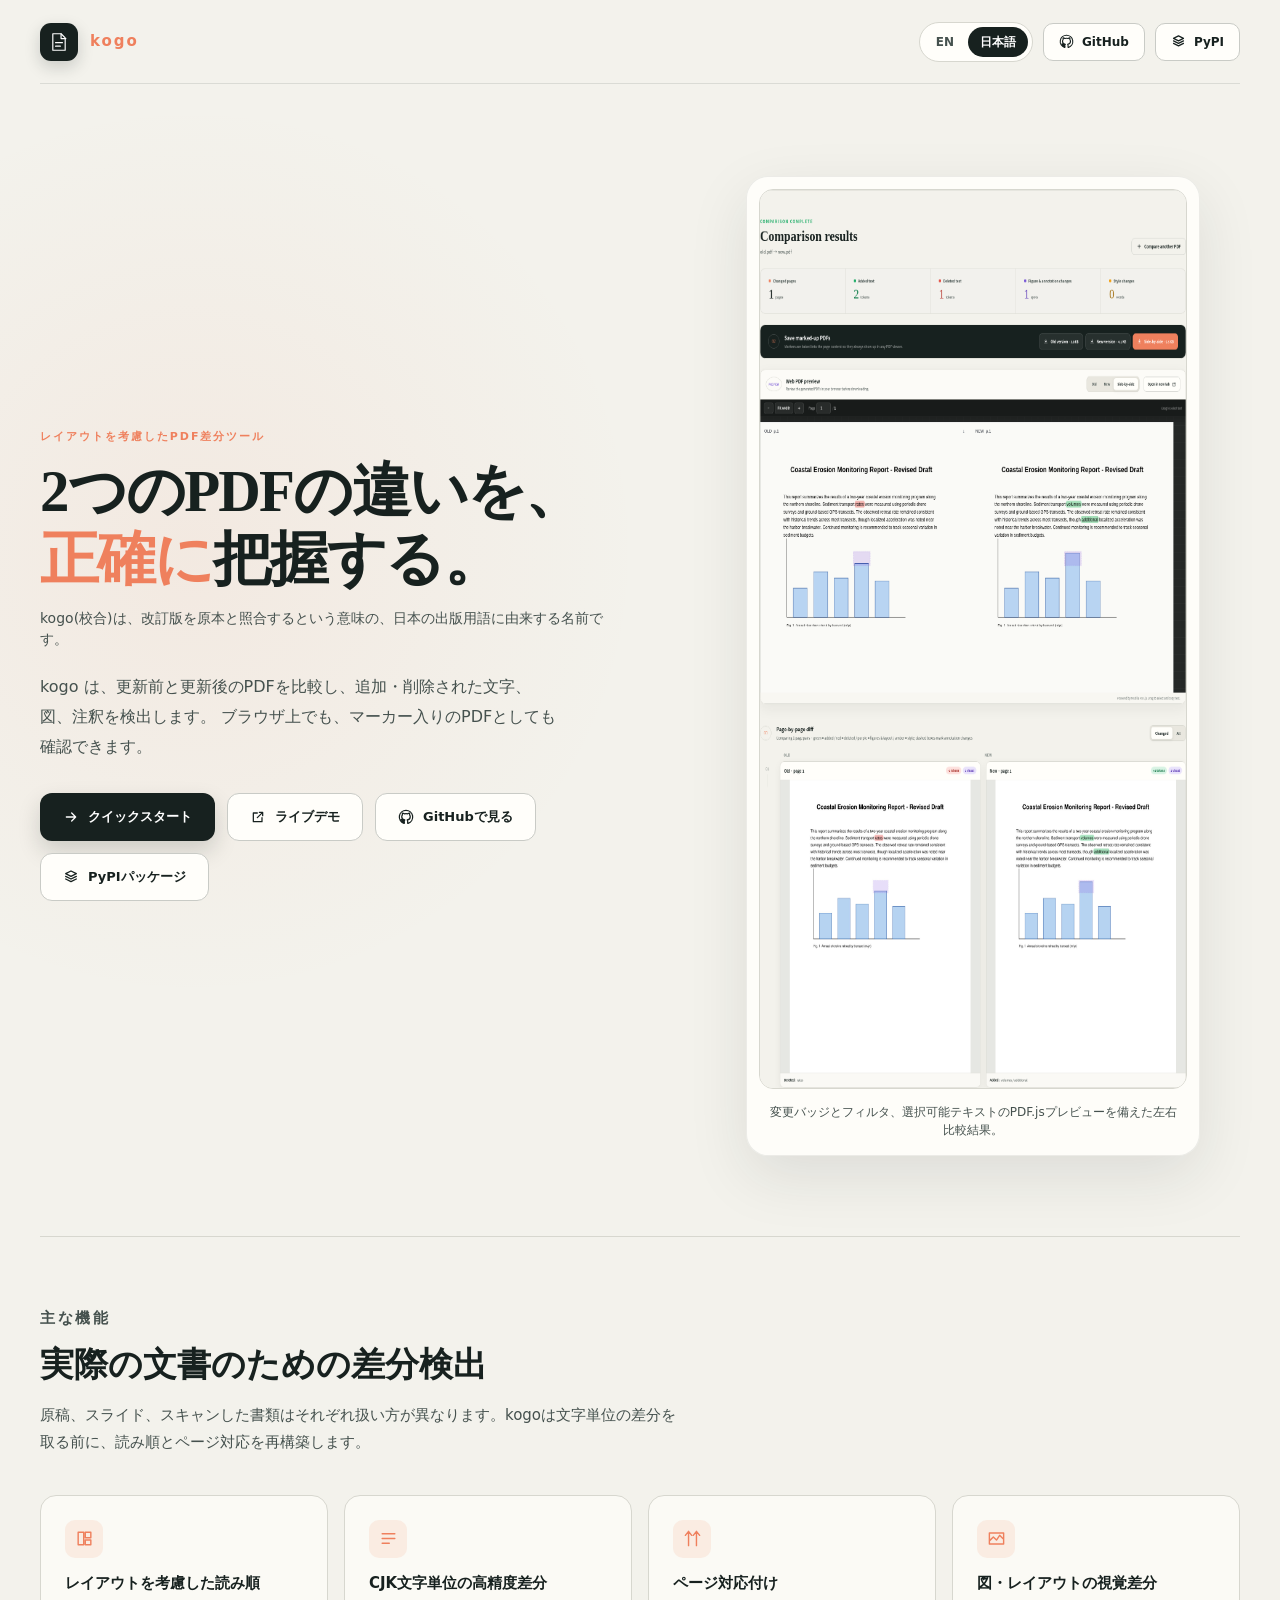
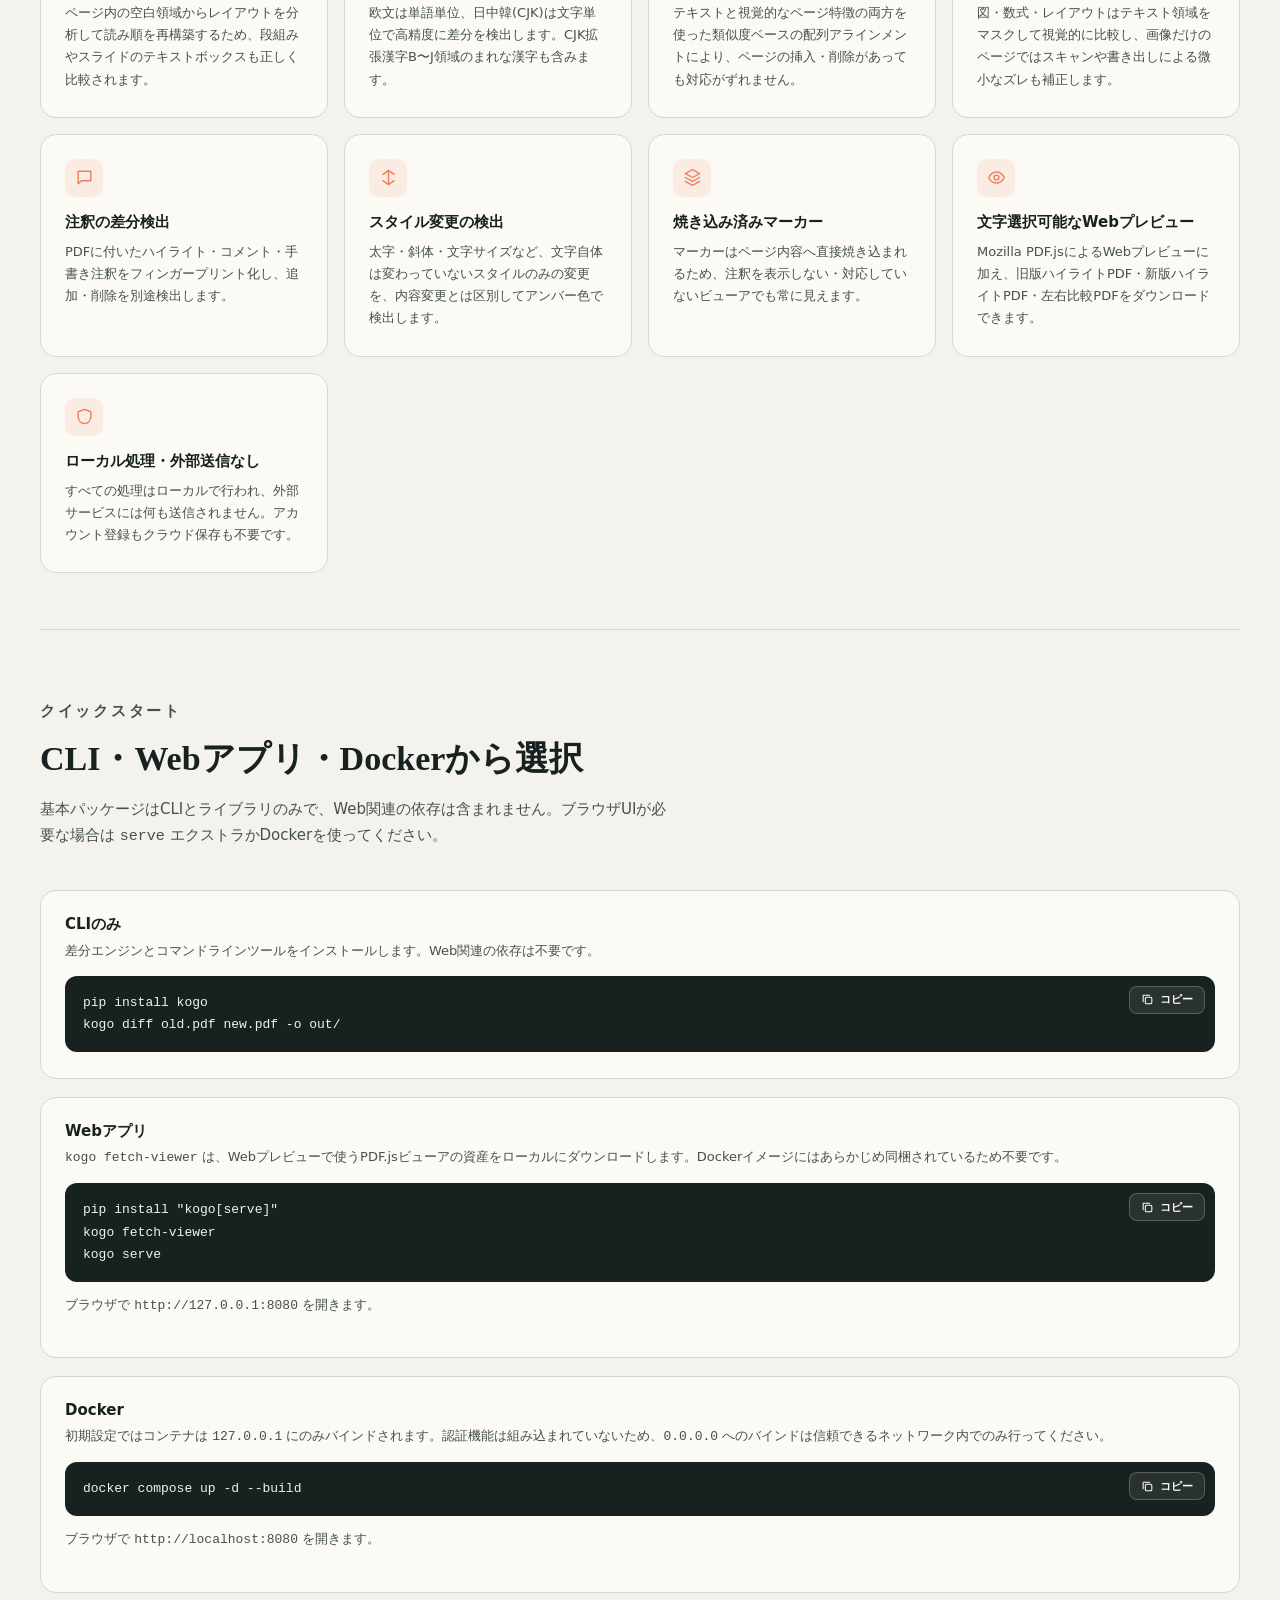
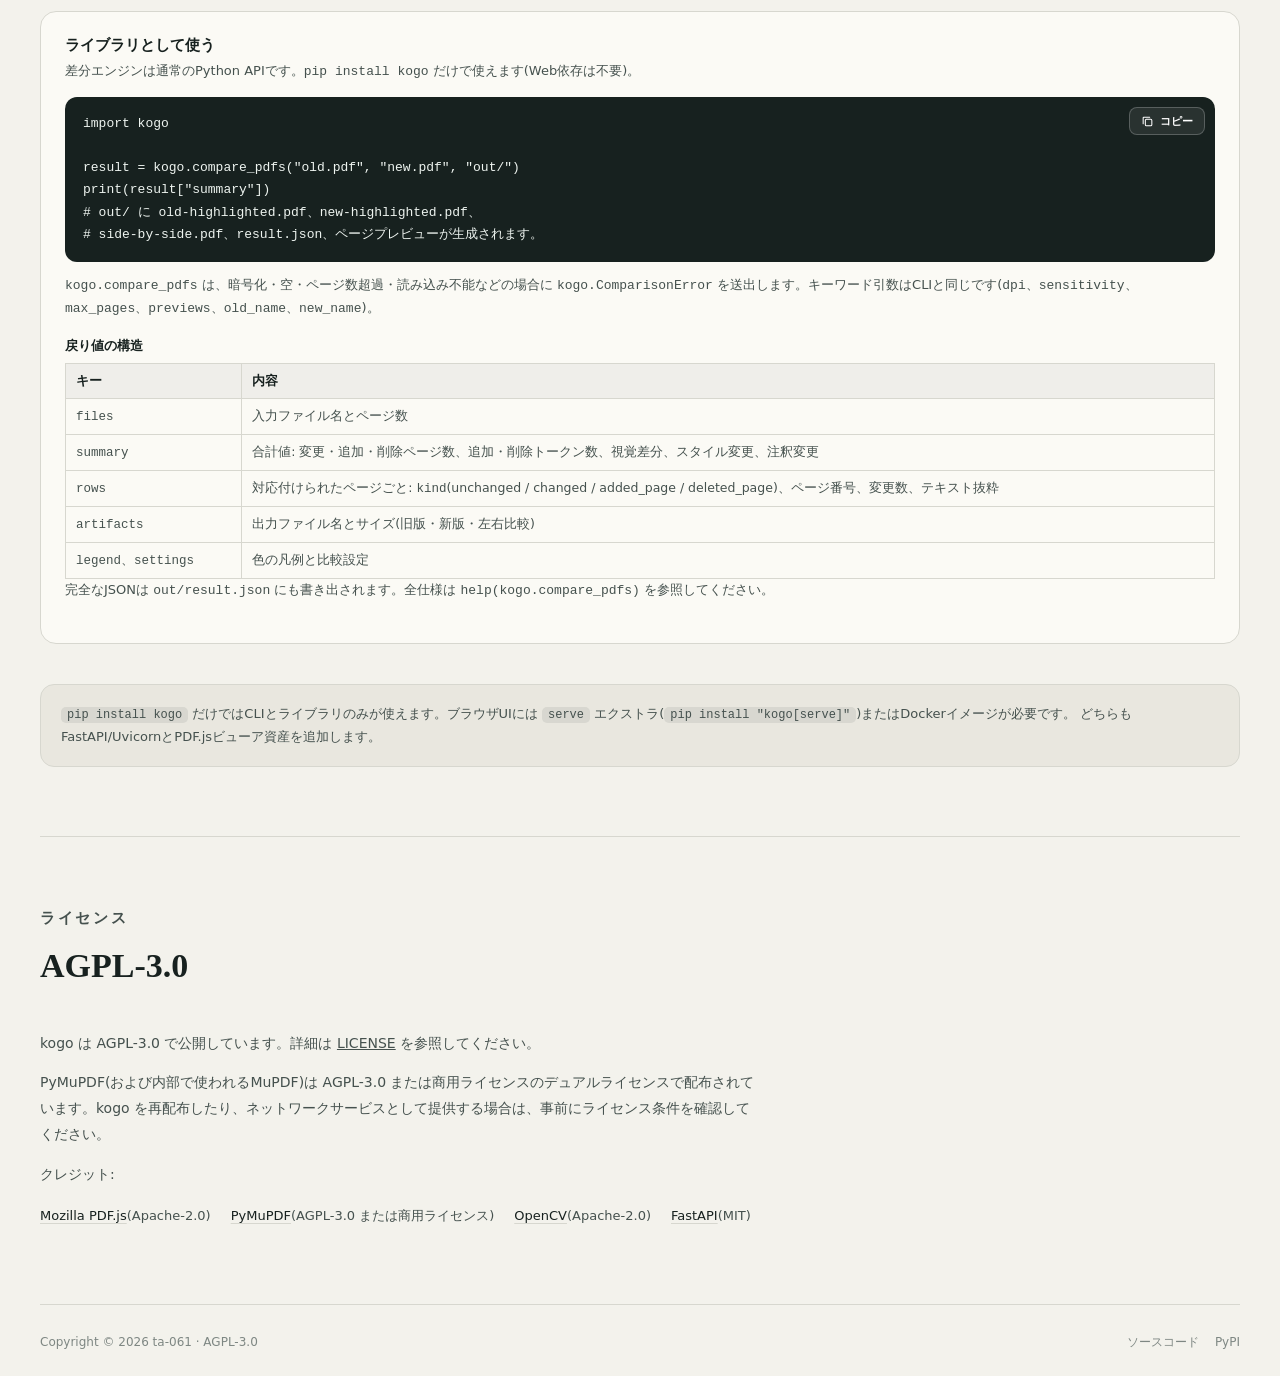
==== commit 299fdcbc: "Site: custom domain kogo.tatu-sec.dev, live demo button, CNAME" ====
--- a/docs/site/ja/index.html
+++ b/docs/site/ja/index.html
@@ -5,12 +5,12 @@
 <meta name="viewport" content="width=device-width, initial-scale=1">
 <title>kogo — レイアウトを考慮したPDF差分ツール</title>
 <meta name="description" content="kogoは更新前と更新後のPDFを比較し、追加・削除された文字、図、注釈をハイライトします。レイアウトを考慮した読み順の再構築とCJK文字単位の高精度な差分検出、すべてローカル処理。オープンソース(AGPL-3.0)。">
-<link rel="canonical" href="https://ta-061.github.io/kogo/ja/">
+<link rel="canonical" href="https://kogo.tatu-sec.dev/ja/">
 <meta property="og:type" content="website">
 <meta property="og:title" content="kogo — レイアウトを考慮したPDF差分ツール">
 <meta property="og:description" content="更新前と更新後のPDFを比較し、追加・削除された文字、図、注釈をブラウザとマーカー入りPDFの両方でハイライトします。">
-<meta property="og:image" content="https://ta-061.github.io/kogo/screenshot-results.png">
-<meta property="og:url" content="https://ta-061.github.io/kogo/ja/">
+<meta property="og:image" content="https://kogo.tatu-sec.dev/screenshot-results.png">
+<meta property="og:url" content="https://kogo.tatu-sec.dev/ja/">
 <meta name="twitter:card" content="summary_large_image">
 <link rel="icon" href="data:image/svg+xml,%3Csvg xmlns='http://www.w3.org/2000/svg' viewBox='0 0 32 32'%3E%3Crect width='32' height='32' rx='7' fill='%2317211f'/%3E%3Cpath d='M9 6h12l6 6v14H9z' fill='none' stroke='white' stroke-width='1.8' stroke-linejoin='round' stroke-linecap='round'/%3E%3Cpath d='M21 6v7h7' fill='none' stroke='white' stroke-width='1.8' stroke-linejoin='round' stroke-linecap='round'/%3E%3Cpath d='M13 19h10M13 24h7' fill='none' stroke='white' stroke-width='1.8' stroke-linecap='round'/%3E%3C/svg%3E">
 <link rel="stylesheet" href="../styles.css">
@@ -54,6 +54,10 @@
           <svg viewBox="0 0 24 24"><path d="M5 12h14M13 6l6 6-6 6"/></svg>
           クイックスタート
         </a>
+        <a class="btn btn-secondary" href="https://demo.kogo.tatu-sec.dev/" title="ホステッドデモ(アクセス認証情報が必要)">
+          <svg viewBox="0 0 24 24"><path d="M14 5h5v5M19 5l-8 8M18 13v6H5V6h6"/></svg>
+          ライブデモ
+        </a>
         <a class="btn btn-secondary" href="https://github.com/ta-061/kogo">
           <svg viewBox="0 0 24 24"><path d="M12 2a10 10 0 0 0-3.16 19.49c.5.09.68-.22.68-.48v-1.7c-2.78.6-3.37-1.34-3.37-1.34-.46-1.16-1.11-1.47-1.11-1.47-.91-.62.07-.6.07-.6 1 .07 1.53 1.03 1.53 1.03.9 1.52 2.34 1.08 2.91.83.09-.65.35-1.08.63-1.33-2.22-.25-4.56-1.11-4.56-4.94 0-1.09.39-1.98 1.03-2.68-.1-.25-.45-1.27.1-2.65 0 0 .84-.27 2.75 1.02a9.6 9.6 0 0 1 5 0c1.91-1.29 2.75-1.02 2.75-1.02.55 1.38.2 2.4.1 2.65.64.7 1.03 1.59 1.03 2.68 0 3.84-2.34 4.68-4.57 4.93.36.31.68.92.68 1.85v2.74c0 .26.18.58.69.48A10 10 0 0 0 12 2Z"/></svg>
           GitHubで見る
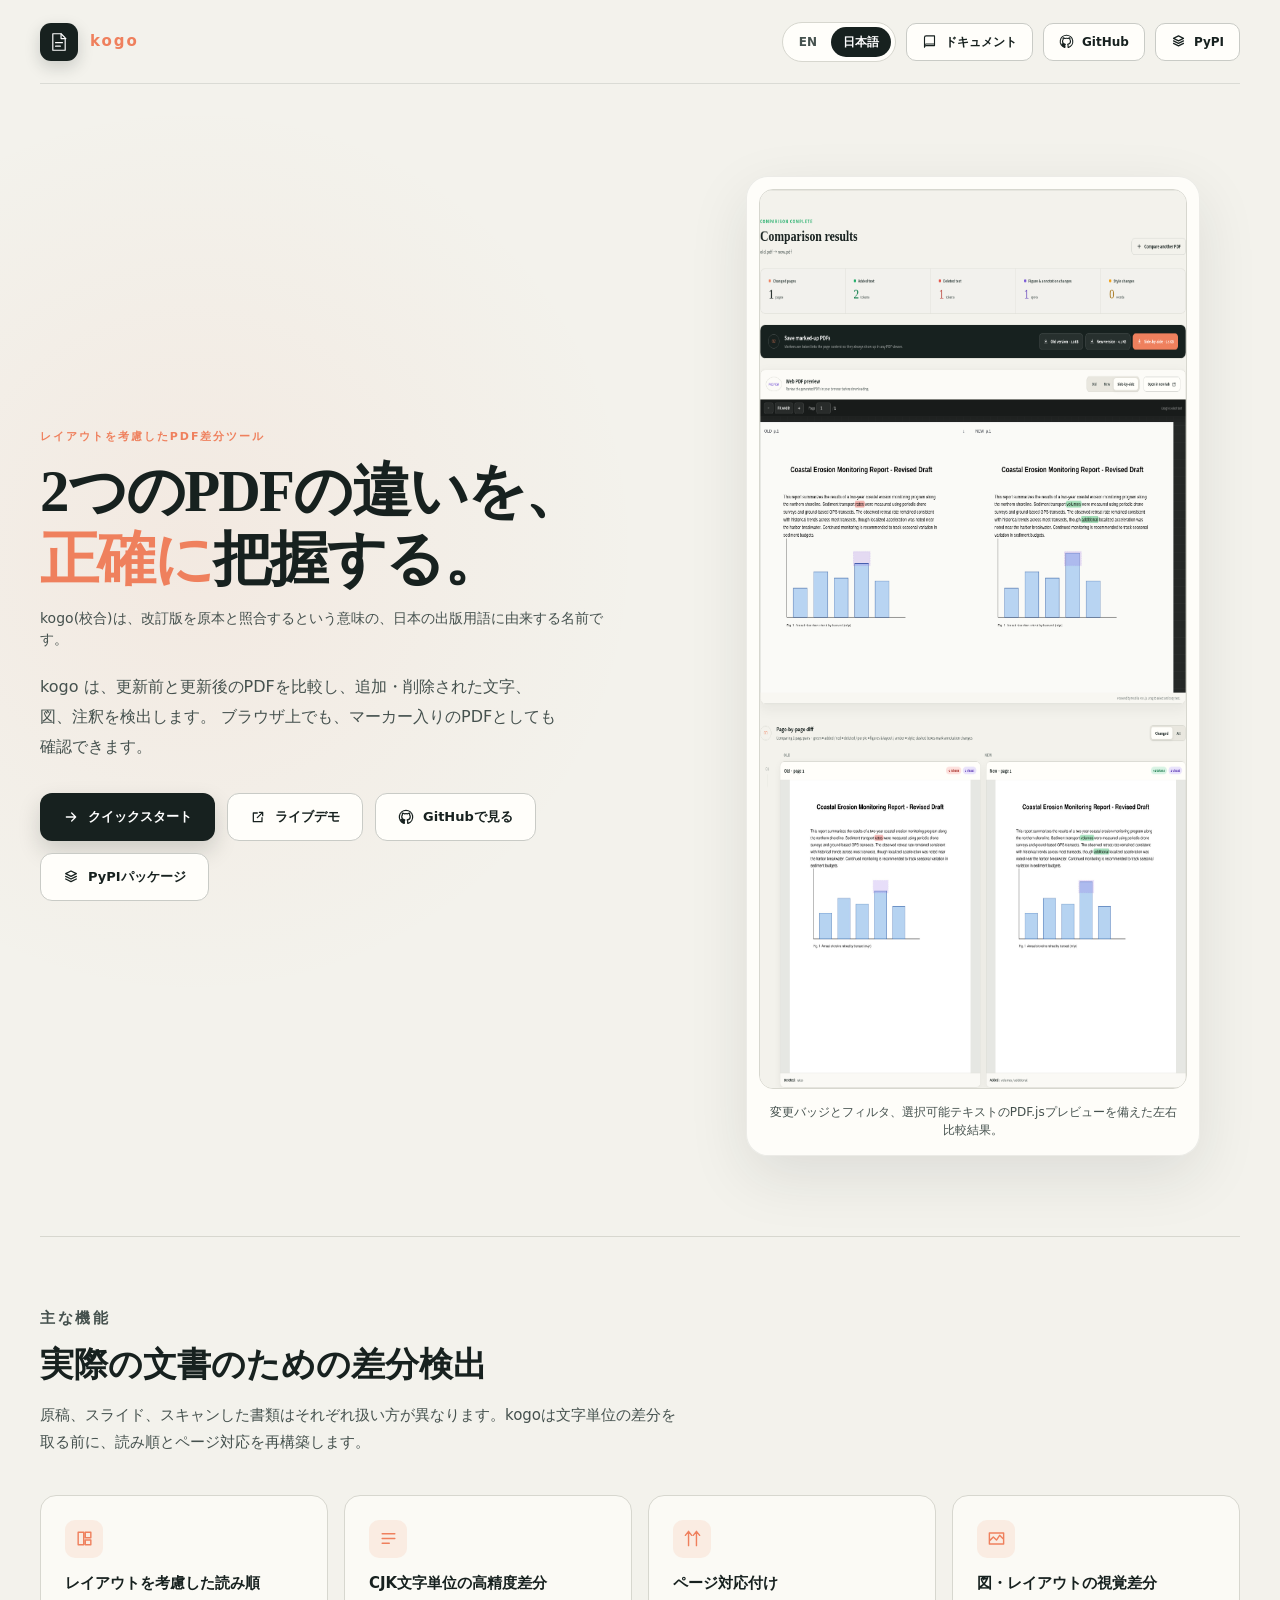
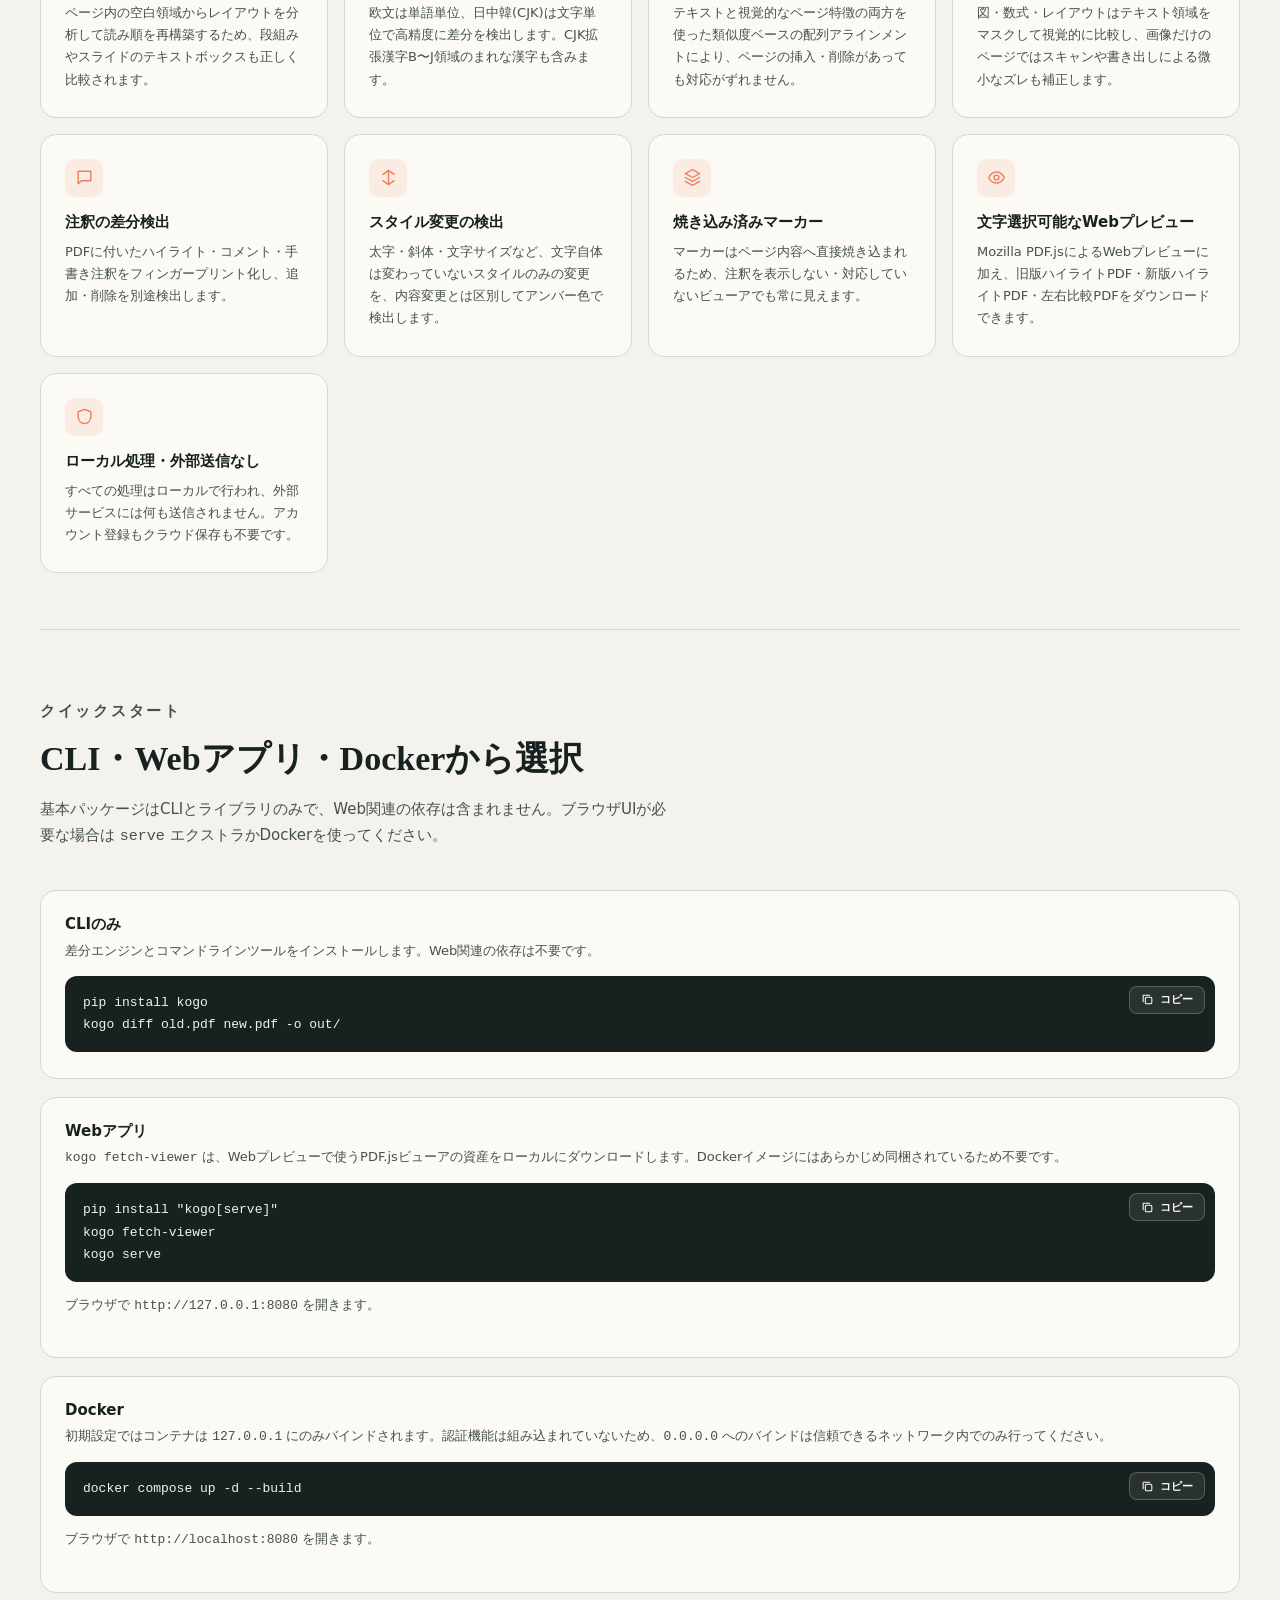
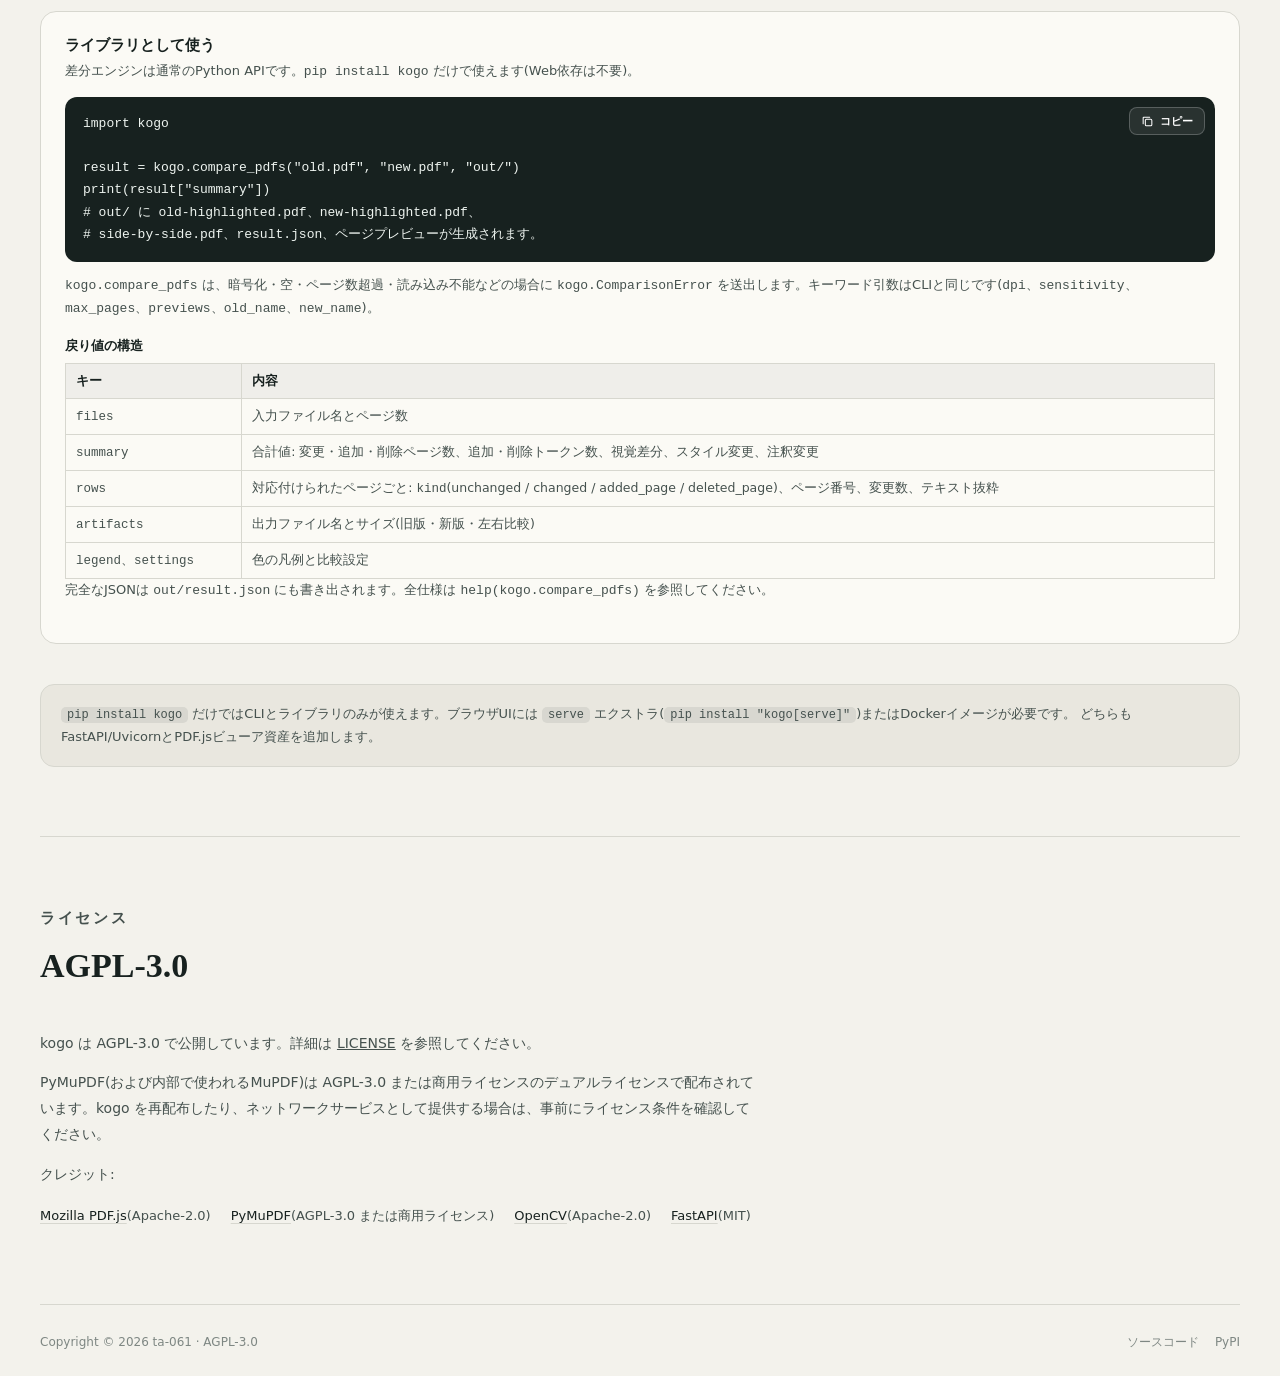
==== commit f3714a86: "Add a real documentation site (mkdocs-material + mkdocstrings) README + docstrings were the whole ma" ====
--- a/docs/site/ja/index.html
+++ b/docs/site/ja/index.html
@@ -28,6 +28,10 @@
       <a href="../index.html">EN</a>
       <a href="index.html" class="active">日本語</a>
     </nav>
+    <a class="header-link" href="../manual/">
+      <svg viewBox="0 0 24 24"><path d="M4 5.5A2.5 2.5 0 0 1 6.5 3H20v15.5H6.5A2.5 2.5 0 0 0 4 21V5.5Z"/><path d="M4 18.5A2.5 2.5 0 0 1 6.5 16H20"/></svg>
+      ドキュメント
+    </a>
     <a class="header-link" href="https://github.com/ta-061/kogo">
       <svg viewBox="0 0 24 24"><path d="M12 2a10 10 0 0 0-3.16 19.49c.5.09.68-.22.68-.48v-1.7c-2.78.6-3.37-1.34-3.37-1.34-.46-1.16-1.11-1.47-1.11-1.47-.91-.62.07-.6.07-.6 1 .07 1.53 1.03 1.53 1.03.9 1.52 2.34 1.08 2.91.83.09-.65.35-1.08.63-1.33-2.22-.25-4.56-1.11-4.56-4.94 0-1.09.39-1.98 1.03-2.68-.1-.25-.45-1.27.1-2.65 0 0 .84-.27 2.75 1.02a9.6 9.6 0 0 1 5 0c1.91-1.29 2.75-1.02 2.75-1.02.55 1.38.2 2.4.1 2.65.64.7 1.03 1.59 1.03 2.68 0 3.84-2.34 4.68-4.57 4.93.36.31.68.92.68 1.85v2.74c0 .26.18.58.69.48A10 10 0 0 0 12 2Z"/></svg>
       GitHub
@@ -54,7 +58,7 @@
           <svg viewBox="0 0 24 24"><path d="M5 12h14M13 6l6 6-6 6"/></svg>
           クイックスタート
         </a>
-        <a class="btn btn-secondary" href="https://demo.kogo.tatu-sec.dev/" title="ホステッドデモ(アクセス認証情報が必要)">
+        <a class="btn btn-secondary" href="https://kogo-demo.tatu-sec.dev/" title="ホステッドデモ - 登録不要で無料で試用可能">
           <svg viewBox="0 0 24 24"><path d="M14 5h5v5M19 5l-8 8M18 13v6H5V6h6"/></svg>
           ライブデモ
         </a>
